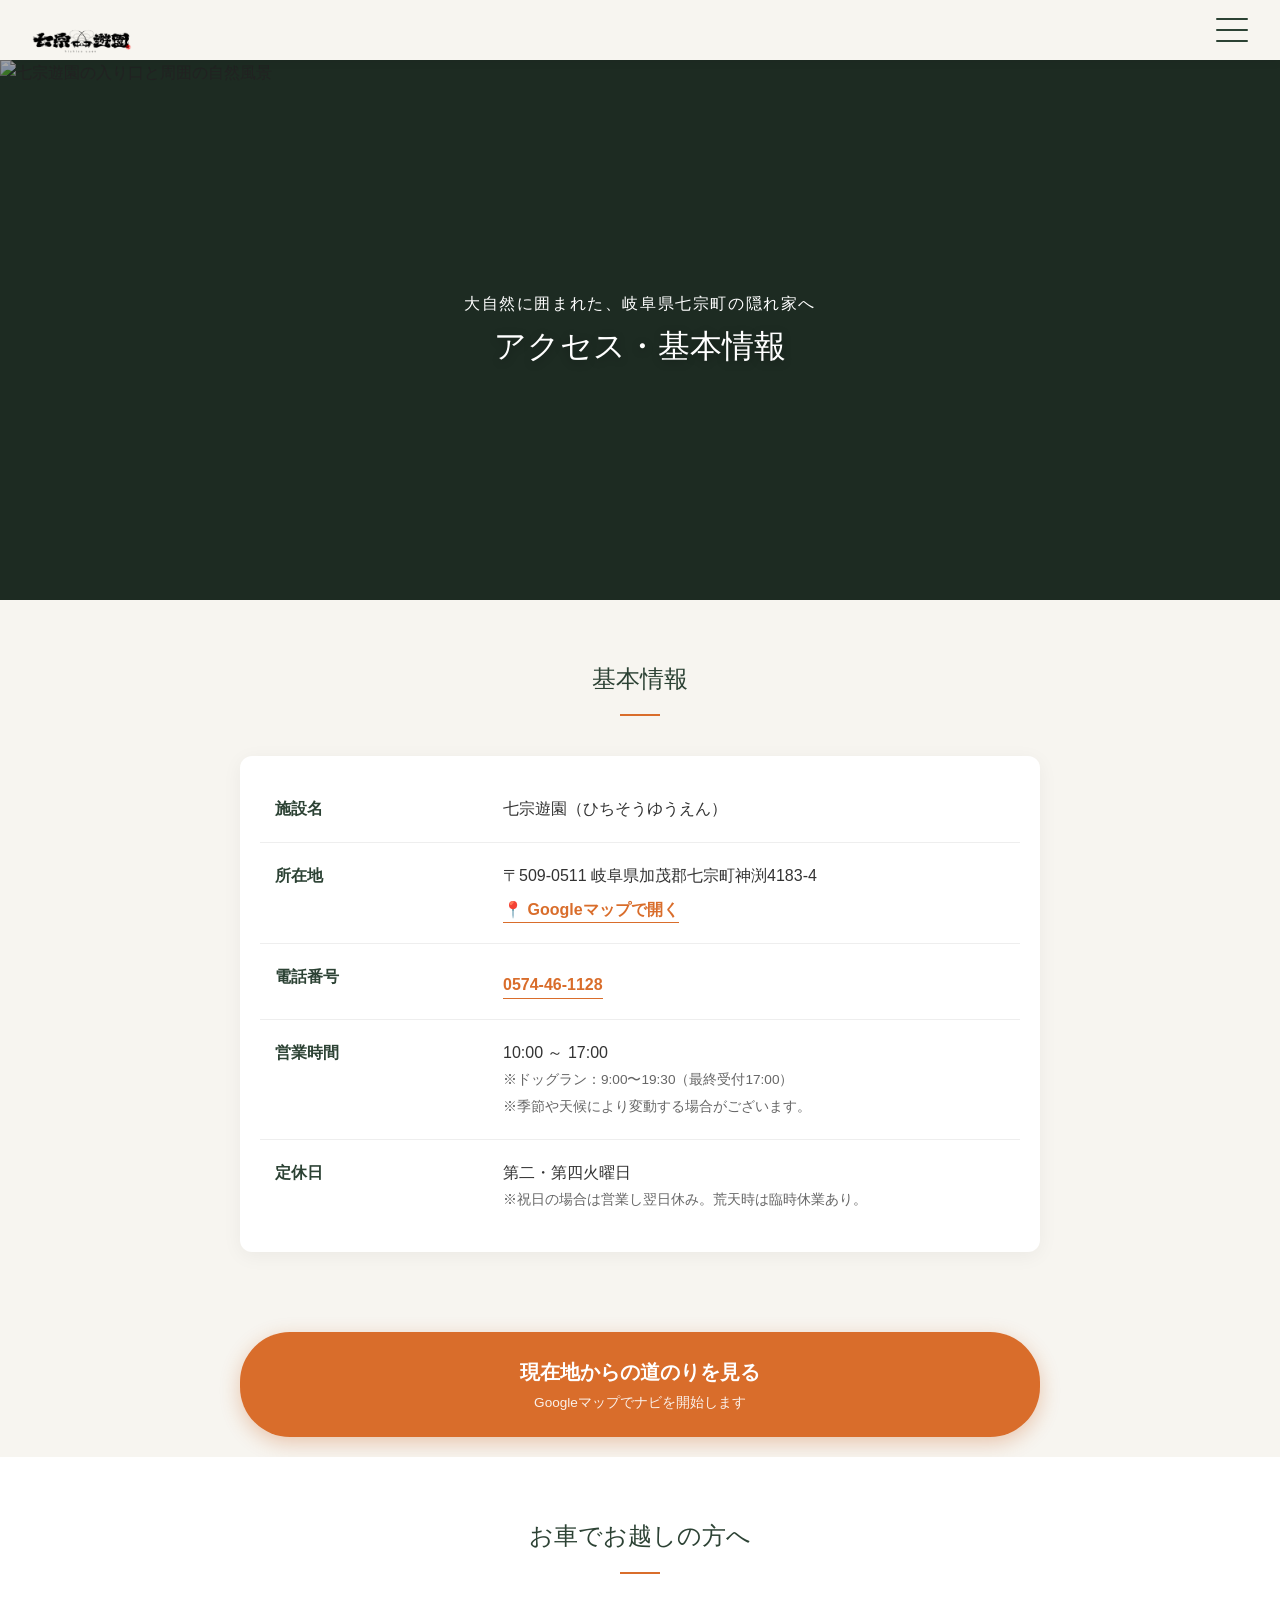
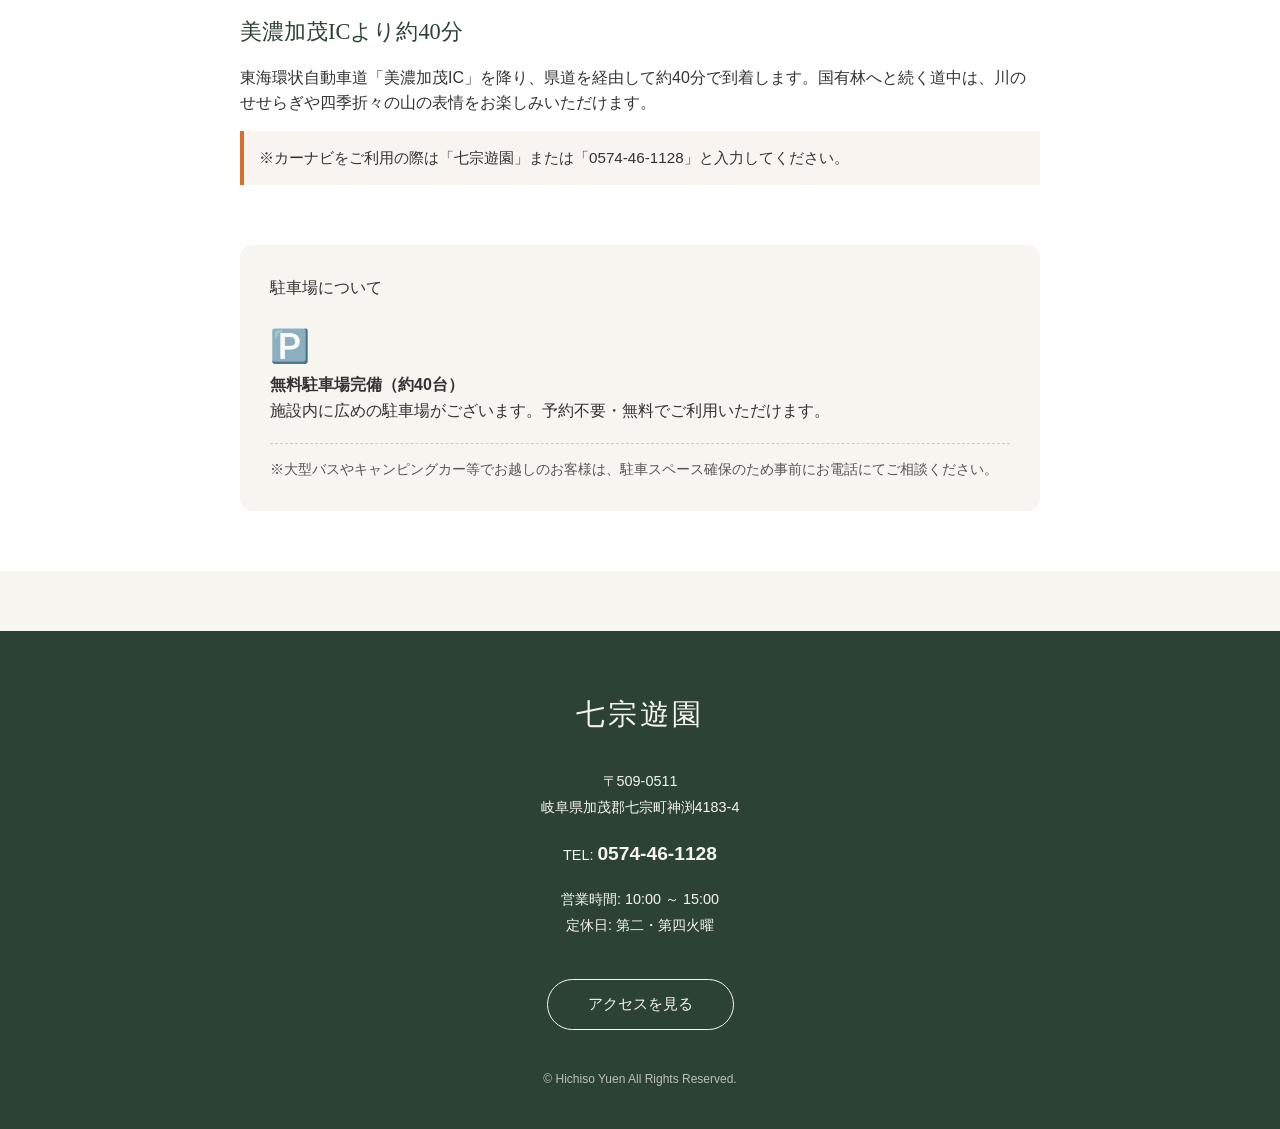
==== access.html @ 575bc5fb "完成（仮）" ====
<!DOCTYPE html>
<html lang="ja">
<head>
    <meta charset="UTF-8">
    <meta name="viewport" content="width=device-width, initial-scale=1.0">
    <title>アクセス・基本情報 - 七宗遊園 | 大自然の隠れ家へ</title>
    <meta name="description" content="岐阜県七宗町の隠れ家「七宗遊園」へのアクセス・基本情報ページ。美濃加茂ICより約40分。駐車場40台完備。Googleマップでのルート案内や、詳細な道案内、営業時間・定休日をご確認いただけます。">
    <link rel="stylesheet" href="style.css">
</head>
<body class="page-access">

    <div id="header-container"></div>

    <main>
        <section class="page-hero access-hero fade-in-target">
            <div class="hero-content">
                <p class="hero-sub font-mincho">大自然に囲まれた、岐阜県七宗町の隠れ家へ</p>
                <h2 class="font-mincho">アクセス・基本情報</h2>
            </div>
            <img src="images/access.JPG" alt="七宗遊園の入り口と周囲の自然風景" loading="lazy" class="hero-image">
        </section>

        <section class="basic-info-section fade-in-target">
            <div class="inner-container">
                <h3 class="section-title font-mincho">基本情報</h3>
                <div class="info-table-wrapper">
                    <table class="info-table">
                        <tr>
                            <th>施設名</th>
                            <td>七宗遊園（ひちそうゆうえん）</td>
                        </tr>
                        <tr>
                            <th>所在地</th>
                            <td>
                                〒509-0511 岐阜県加茂郡七宗町神渕4183-4<br>
                                <a href="https://maps.google.com/?q=七宗遊園" target="_blank" rel="noopener" class="map-link">
                                    <span class="icon">📍</span> Googleマップで開く
                                </a>
                            </td>
                        </tr>
                        <tr>
                            <th>電話番号</th>
                            <td>
                                <a href="tel:0574461128" class="tel-link">0574-46-1128</a>
                            </td>
                        </tr>
                        <tr>
                            <th>営業時間</th>
                            <td>
                                10:00 ～ 17:00<br>
                                <span class="note">※ドッグラン：9:00〜19:30（最終受付17:00）</span><br>
                                <span class="note">※季節や天候により変動する場合がございます。</span>
                            </td>
                        </tr>
                        <tr>
                            <th>定休日</th>
                            <td>
                                第二・第四火曜日<br>
                                <span class="note">※祝日の場合は営業し翌日休み。荒天時は臨時休業あり。</span>
                            </td>
                        </tr>
                    </table>
                </div>
            </div>
        </section>

        <section class="route-button-section fade-in-target">
            <div class="inner-container">
                <a href="https://www.google.com/maps/dir/?api=1&destination=七宗遊園" target="_blank" rel="noopener" class="btn-route-search">
                    <span class="main-text font-mincho">現在地からの道のりを見る</span>
                    <span class="sub-text">Googleマップでナビを開始します</span>
                </a>
            </div>
        </section>

        <section class="car-access-section fade-in-target">
            <div class="inner-container">
                <h3 class="section-title font-mincho">お車でお越しの方へ</h3>
                <div class="access-card">
                    <div class="access-card-text">
                        <h4 class="font-mincho">美濃加茂ICより約40分</h4>
                        <p>東海環状自動車道「美濃加茂IC」を降り、県道を経由して約40分で到着します。国有林へと続く道中は、川のせせらぎや四季折々の山の表情をお楽しみいただけます。</p>
                        <p class="nav-guide">※カーナビをご利用の際は「七宗遊園」または「0574-46-1128」と入力してください。</p>
                    </div>
                </div>

                <div class="parking-info-box">
                    <h4 class="font-mincho">駐車場について</h4>
                    <div class="parking-flex">
                        <div class="parking-item">
                            <span class="p-icon">🅿️</span>
                            <p><strong>無料駐車場完備（約40台）</strong><br>施設内に広めの駐車場がございます。予約不要・無料でご利用いただけます。</p>
                        </div>
                    </div>
                    <div class="parking-note">
                        <p>※大型バスやキャンピングカー等でお越しのお客様は、駐車スペース確保のため事前にお電話にてご相談ください。</p>
                    </div>
                </div>
            </div>
        </section>
    </main>

    <div id="footer-container"></div>
    <div id="sticky-btn-container"></div>

    <script src="simulation.js" defer></script>
    <script src="main.js" defer></script>
</body>
</html>
---- style.css ----
@charset "UTF-8";

/* ========================================
   CSS Variables (デザインルールの適用)
======================================== */
:root {
    --color-bg: #F7F5F0;       /* 和紙・土壁のオフホワイト */
    --color-main: #2C4234;     /* 国有林の深緑 */
    --color-accent: #D96D2B;   /* 炭火・ランタンのアンバー */
    --color-text: #333333;     /* スミクロ */
    --color-white: #FFFFFF;

    /* フォント設定（明朝とゴシックの切り分け） */
    --font-mincho: "游明朝", "Yu Mincho", "筑紫Aオールド明朝", serif;
    --font-body: "Noto Sans JP", "游ゴシック", "Yu Gothic", sans-serif;
}

/* ========================================
   Base / Reset
======================================== */
*, *::before, *::after {
    box-sizing: border-box;
    margin: 0;
    padding: 0;
}

body {
    background-color: var(--color-bg);
    color: var(--color-text);
    font-family: var(--font-body);
    font-weight: 300;
    line-height: 1.6;
    -webkit-font-smoothing: antialiased;
}

img {
    max-width: 100%;
    height: auto;
    vertical-align: bottom;
}

a {
    color: inherit;
    text-decoration: none;
}

/* ユーティリティクラス */
.font-mincho {
    font-family: var(--font-mincho);
    font-weight: normal;
}

/* ========================================
   Common Layout (Header, Footer)
======================================== */
.global-header {
    background-color: var(--color-white);
    box-shadow: 0 2px 10px rgba(0,0,0,0.05);
    position: fixed;
    top: 0;
    left: 0;
    width: 100%;
    height: 60px;
    display: flex;
    justify-content: space-between;
    align-items: center;
    padding: 0 16px;
    z-index: 100;
}

.header-logo-image {
    width: 100px;
    height: 100px;
}

.hamburger-btn {
    background: none;
    border: none;
    cursor: pointer;
    width: 30px;
    height: 24px;
    position: relative;
}

.hamburger-line {
    display: block;
    width: 100%;
    height: 2px;
    background-color: var(--color-main);
    position: absolute;
    transition: 0.3s;
}

.hamburger-line:nth-child(1) { top: 0; }
.hamburger-line:nth-child(2) { top: 11px; }
.hamburger-line:nth-child(3) { bottom: 0; }

.global-footer {
    background-color: var(--color-main);
    color: var(--color-bg);
    padding: 40px 16px;
    text-align: center;
    margin-top: 60px;
}

/* ========================================
   Sticky Reservation Button (Mobile)
======================================== */
.sticky-btn-wrapper {
    position: fixed;
    bottom: 20px;
    right: 20px;
    z-index: 90;
}

.btn-accent {
    background-color: var(--color-accent);
    color: var(--color-white);
    border: none;
    border-radius: 50px;
    padding: 16px 24px;
    font-family: var(--font-body);
    font-weight: 400;
    font-size: 1rem;
    box-shadow: 0 4px 12px rgba(217, 109, 43, 0.4);
    cursor: pointer;
    display: flex;
    align-items: center;
    gap: 8px;
    transition: transform 0.2s;
}

.btn-accent:active {
    transform: scale(0.95);
}

/* ========================================
   Modal Overlay
======================================== */
.modal {
    position: fixed;
    top: 0;
    left: 0;
    width: 100%;
    height: 100%;
    z-index: 999;
    display: flex;
    justify-content: center;
    align-items: center;
    opacity: 0;
    visibility: hidden;
    transition: opacity 0.3s ease, visibility 0.3s ease;
    /* ▼ ここが「フワッ」の正体 */
    opacity: 0;                /* 最初は透明 */
    visibility: hidden;        /* 存在を隠す（クリックもできない） */
    transition: opacity 0.4s ease, visibility 0.4s ease; /* 0.4秒かけて変化 */
}

.modal.is-open {
    opacity: 1;
    visibility: visible;
}

.modal.is-open .modal-content {
  transform: translateY(0);    /* 定位置に戻る */
}

.modal-overlay {
    position: absolute;
    top: 0;
    left: 0;
    width: 100%;
    height: 100%;
    background-color: rgba(44, 66, 52, 0.8); /* メインカラーの透過 */
}

.modal-content {
    background-color: var(--color-bg);
    width: 90%;
    max-width: 500px;
    max-height: 90vh;
    border-radius: 12px;
    padding: 24px;
    position: relative;
    overflow-y: auto;
    z-index: 1;
    transform: translateY(20px); /* 最初は少し下に下げておく */
    transition: transform 0.4s ease;
}

.modal-close-btn {
    position: absolute;
    top: 12px;
    right: 12px;
    background: none;
    border: none;
    font-size: 1.5rem;
    color: var(--color-main);
    cursor: pointer;
}

.modal-title {
    color: var(--color-main);
    margin-bottom: 12px;
    text-align: center;
}

.modal-desc {
    font-size: 0.85rem;
    margin-bottom: 24px;
    text-align: center;
}

.simulation-form-placeholder {
    background-color: var(--color-white);
    border: 1px dashed var(--color-main);
    padding: 40px 20px;
    text-align: center;
    margin-bottom: 24px;
}

/* ========================================
   Main Content Layout Adjustments
======================================== */
.hero-section {
    min-height: 120vh; /* スクロール確認用 */
    padding: 40px 16px;
    text-align: center;
}

.hero-section h2 {
    color: var(--color-main);
    line-height: 1.8;
    margin-bottom: 20px;
}

/* ========================================
   Top Page Styles
======================================== */
/* 1. ファーストビュー（ヒーローエリア） */
.top-hero {
  position: relative;
  width: 100%;
  height: 85vh; /* スマホ画面に最適化した高さ */
  min-height: 500px;
  overflow: hidden;
  display: flex;
  justify-content: center;
  align-items: center;
}

.hero-image {
  position: absolute;
  top: 0;
  left: 0;
  width: 100%;
  height: 100%;
  object-fit: cover;
  z-index: 1;
}

/* 文字の視認性を上げるためのオーバーレイ */
.hero-overlay {
  position: absolute;
  top: 0;
  left: 0;
  width: 100%;
  height: 100%;
  background: linear-gradient(to bottom, rgba(0,0,0,0.2) 0%, rgba(0,0,0,0.5) 100%);
  z-index: 2;
}

.hero-text {
  position: relative;
  z-index: 3;
  text-align: center;
  color: var(--color-white);
  padding: 0 20px;
}

.hero-text h2 {
  font-size: 1.5rem;
  line-height: 2;
  letter-spacing: 0.05em;
  text-shadow: 0 2px 4px rgba(0,0,0,0.5);
}

/* 2. イントロダクション */
.top-intro {
  padding: 60px 20px;
  text-align: center;
  background-color: var(--color-bg);
}

.intro-title {
  color: var(--color-main);
  font-size: 1.4rem;
  margin-bottom: 24px;
}

.intro-text {
  font-size: 0.95rem;
  line-height: 2.2;
  color: var(--color-text);
}

/* 3. 各施設への導線 */
.top-facilities {
  padding: 0 20px 60px;
  background-color: var(--color-bg);
}

.facility-grid {
  display: grid;
  grid-template-columns: 1fr; /* スマホは1カラム */
  gap: 32px;
  max-width: 1000px;
  margin: 0 auto;
}

.facility-card {
  display: block;
  background-color: var(--color-white);
  border-radius: 12px;
  overflow: hidden;
  position: relative;
  box-shadow: 0 4px 15px rgba(0,0,0,0.05);
  transition: transform 0.3s ease, box-shadow 0.3s ease;
}

.facility-card:hover {
  transform: translateY(-5px);
  box-shadow: 0 8px 25px rgba(0,0,0,0.1);
}

.card-badge {
  position: absolute;
  top: 16px;
  left: 16px;
  background-color: var(--color-accent);
  color: var(--color-white);
  padding: 6px 12px;
  border-radius: 4px;
  font-size: 0.8rem;
  font-weight: bold;
  z-index: 10;
}

.card-img-wrapper {
  width: 100%;
  aspect-ratio: 16 / 10; /* 画像の比率を統一 */
  overflow: hidden;
}

.card-img-wrapper img {
  width: 100%;
  height: 100%;
  object-fit: cover;
  transition: transform 0.5s ease;
}

.facility-card:hover .card-img-wrapper img {
  transform: scale(1.05);
}

.card-body {
  padding: 24px;
}

.card-title {
  color: var(--color-main);
  font-size: 1.25rem;
  margin-bottom: 12px;
  border-bottom: 1px solid rgba(44, 66, 52, 0.2);
  padding-bottom: 12px;
}

.card-desc {
  font-size: 0.9rem;
  margin-bottom: 16px;
  color: var(--color-text);
}

.card-link-text {
  display: inline-block;
  color: var(--color-accent);
  font-size: 0.9rem;
  font-weight: bold;
  position: relative;
}

.card-link-text::after {
  content: "→";
  margin-left: 4px;
  transition: margin-left 0.3s ease;
}

.facility-card:hover .card-link-text::after {
  margin-left: 8px;
}

/* 4. こだわりへの入り口 */
.top-commitment {
  padding: 60px 20px;
  background-color: var(--color-main);
  color: var(--color-white);
  text-align: center;
}

.commitment-inner {
  max-width: 600px;
  margin: 0 auto;
}

.commitment-title {
  font-size: 1.4rem;
  margin-bottom: 24px;
}

.commitment-text {
  font-size: 0.9rem;
  line-height: 2;
  margin-bottom: 32px;
}

.btn-outline {
  display: inline-block;
  border: 1px solid var(--color-white);
  color: var(--color-white);
  padding: 16px 32px;
  border-radius: 50px;
  text-decoration: none;
  transition: background-color 0.3s ease, color 0.3s ease;
}

.btn-outline:hover {
  background-color: var(--color-white);
  color: var(--color-main);
}

/* 白背景用のアウトラインボタン（緑色） */
.btn-outline-main {
  display: inline-block;
  border: 1px solid var(--color-main); /* 枠線を緑色に */
  color: var(--color-main); /* 文字を緑色に */
  padding: 16px 32px;
  border-radius: 50px;
  text-decoration: none;
  transition: background-color 0.3s ease, color 0.3s ease;
}

.btn-outline-main:hover {
  background-color: var(--color-main); /* ホバー時は背景を緑に */
  color: var(--color-white); /* ホバー時は文字を白に */
}

/* ========================================
 Animation Utility
======================================== */
.fade-in-target {
  opacity: 0;
  transform: translateY(20px);
  transition: opacity 0.8s ease-out, transform 0.8s ease-out;
}

.fade-in-target.is-visible {
  opacity: 1;
  transform: translateY(0);
}

/* タブレット・PC向け調整 */
@media screen and (min-width: 768px) {
  .hero-text h2 { font-size: 2.5rem; }
  .facility-grid { grid-template-columns: repeat(2, 1fr); } /* 2カラムに */
}

/* ========================================
   追従ボタンの2段組みテキスト用スタイル
======================================== */
.sticky-reserve-btn {
  padding: 12px 20px; /* 2段になる分、上下の余白を少し調整 */
}

.btn-text-wrapper {
  display: flex;
  flex-direction: column;
  align-items: flex-start; /* 左揃えにして整える */
  line-height: 1.2;
}

.btn-text-wrapper .main-text {
  font-size: 1.1rem;
  font-weight: bold;
  letter-spacing: 0.05em;
}

.btn-text-wrapper .sub-text {
  font-size: 0.65rem; /* サブテキストは小さく控えめに */
  opacity: 0.9;
  margin-top: 4px;
}

/* ========================================
   追従ボタンの表示・非表示アニメーション
======================================== */
.sticky-btn-wrapper {
  /* 元のCSSに、変化をなめらかにする記述を追加 */
  transition: opacity 0.3s ease, visibility 0.3s ease, transform 0.3s ease;
}

/* JSでこのクラスが付与された時にボタンを隠す */
.sticky-btn-wrapper.is-hidden {
  opacity: 0;
  visibility: hidden;
  transform: translateY(20px); /* 少し下に下がりながら自然に消える */
  pointer-events: none; /* 透明な状態での誤操作を防ぐ */
}

/* ========================================
   共通ボタンデザイン：メインカラー（緑の塗りつぶし）
======================================== */
.btn-main {
  display: inline-block;
  background-color: var(--color-main, #2C4234);
  color: var(--color-white, #ffffff);
  border: none;
  padding: 16px 32px;    /* ★追加：ボタンの縦横のふっくらとした余白 */
  border-radius: 50px;   /* ★追加：角の美しい丸み */
  font-weight: bold;     /* ★追加：文字を太くして読みやすく */
  font-size: 0.95rem;
  cursor: pointer;
  text-align: center;
  text-decoration: none;
  box-shadow: 0 4px 10px rgba(44, 66, 52, 0.2); /* ★追加：森の色に合わせた上品な影 */
  transition: all 0.3s ease;
}

/* ホバー（タップ）した時は、少しだけ暗くして押した感を出す */
.btn-main:hover {
  background-color: rgba(30, 45, 35, 1);
  color: var(--color-white, #ffffff);
  box-shadow: 0 6px 15px rgba(44, 66, 52, 0.3); /* 影を少し広げる */
  transform: translateY(-2px); /* 少しだけ上にフワッと浮く */
}
/* ========================================
   Header & Navigation Styles
======================================== */
.global-header {
  position: fixed;
  top: 0;
  left: 0;
  width: 100%;
  background-color: var(--color-bg, #F7F5F0); /* ベースカラー */
  box-shadow: 0 2px 10px rgba(0, 0, 0, 0.05);
  z-index: 900; /* モーダルより低く、コンテンツより高く */
}

.header-inner {
  width: 100%;
  display: flex;
  justify-content: space-between;
  align-items: center;
  padding: 12px 16px;
  height: 64px;
}

.header-logo a {
  color: var(--color-main, #2C4234); /* メインカラー */
  font-size: 1.25rem;
  font-weight: bold;
  text-decoration: none;
}

.header-actions {
  display: flex;
  align-items: center;
  gap: 16px;
}

/* ハンバーガーボタン */
.hamburger-btn {
  width: 32px;
  height: 24px;
  position: relative;
  background: transparent;
  border: none;
  cursor: pointer;
  z-index: 902; /* ナビゲーションより上 */
}

.hamburger-line {
  position: absolute;
  left: 0;
  width: 100%;
  height: 2px;
  background-color: var(--color-main, #2C4234);
  border-radius: 2px;
  transition: all 0.3s ease;
}

.hamburger-line:nth-child(1) { top: 0; }
.hamburger-line:nth-child(2) { top: 11px; }
.hamburger-line:nth-child(3) { bottom: 0; }

/* ハンバーガーボタン: アクティブ時（×印になる動き） */
.hamburger-btn.is-active .hamburger-line:nth-child(1) {
  transform: translateY(11px) rotate(45deg);
}
.hamburger-btn.is-active .hamburger-line:nth-child(2) {
  opacity: 0;
}
.hamburger-btn.is-active .hamburger-line:nth-child(3) {
  transform: translateY(-11px) rotate(-45deg);
}

/* フルスクリーンナビゲーション */
.global-nav {
  position: fixed;
  top: 0;
  left: 0;
  width: 100%;
  height: 100vh;
  background-color: var(--color-bg, #F7F5F0);
  display: flex;
  flex-direction: column;
  justify-content: center;
  align-items: center;
  opacity: 0;
  visibility: hidden;
  transition: opacity 0.4s ease, visibility 0.4s ease;
  z-index: 901;
}

.global-nav.is-active {
  opacity: 1;
  visibility: visible;
}

.nav-list {
  list-style: none;
  padding: 0;
  text-align: center;
}

.nav-list li {
  margin-bottom: 24px;
}

.nav-list a {
  color: var(--color-main, #2C4234);
  font-size: 1.25rem;
  text-decoration: none;
  position: relative;
}

/* ========================================
 Footer Styles
======================================== */
.global-footer {
  background-color: var(--color-main, #2C4234); /* 深緑で引き締める */
  color: #F7F5F0; /* ベースカラーのオフホワイトをテキストに使用 */
  padding: 60px 20px 40px;
  text-align: center;
}

.footer-logo {
  font-size: 1.8rem;
  margin-bottom: 32px;
  letter-spacing: 0.1em;
}

.footer-info {
  font-size: 0.9rem;
  line-height: 1.8;
  margin-bottom: 40px;
}

.footer-info p {
  margin-bottom: 16px;
}

.footer-tel a {
  color: #F7F5F0;
  font-size: 1.2rem;
  font-weight: bold;
  text-decoration: none;
}

.footer-link {
  margin-bottom: 40px;
}

/* アクセスボタン（フッター用アウトラインデザイン） */
.btn-access {
  display: inline-block;
  border: 1px solid #F7F5F0;
  color: #F7F5F0;
  padding: 12px 40px;
  border-radius: 50px;
  text-decoration: none;
  font-size: 0.95rem;
  transition: background-color 0.3s ease, color 0.3s ease;
}

.btn-access:hover {
  background-color: #F7F5F0;
  color: var(--color-main, #2C4234);
}

.footer-copyright {
  font-size: 0.75rem;
  opacity: 0.7;
}

/* ヘッダー固定に伴うコンテンツの余白調整 */
body {
  padding-top: 60px; /* ヘッダーの高さ分だけメインコンテンツを下げる */
}

/* ========================================
   下層ページ共通ヘッダー（Hero）
======================================== */
.page-hero {
  position: relative;
  width: 100%;
  height: 40vh; /* トップページより低めに設定 */
  min-height: 250px;
  display: flex;
  justify-content: center;
  align-items: center;
  overflow: hidden;
}

.page-hero h2 {
  font-size: 1.25rem;
  line-height: 1.8;
}

/* ========================================
 Fishing Page - Rules
======================================== */
.section-title {
  text-align: center;
  color: var(--color-main);
  font-size: 1.5rem;
  margin-bottom: 40px;
  position: relative;
}

.section-title::after {
  content: '';
  display: block;
  width: 40px;
  height: 2px;
  background-color: var(--color-accent);
  margin: 16px auto 0;
}

.rules-grid {
  display: grid;
  grid-template-columns: 1fr;
  gap: 24px;
  max-width: 1000px;
  margin: 0 auto;
}


/* ========================================
 Fishing Page - Pricing
======================================== */


.pricing-header {
  text-align: center;
  margin-bottom: 40px;
}

.pricing-lead {
  font-size: 1rem;
  color: var(--color-text);
}

.pricing-lead strong {
  color: var(--color-accent);
  font-size: 1.2rem;
}

.pricing-card {
  background-color: var(--color-white);
  border-radius: 12px;
  padding: 32px 24px;
  position: relative;
  box-shadow: 0 4px 15px rgba(0,0,0,0.05);
}

.pricing-card.pattern-a {
  border: 2px solid var(--color-accent);
}
/* ========================================
   Fishing Page - Premium Pricing UI
======================================== */
/* ハイライト部分（無料や竿代のアピール） */
.premium-highlight {
  background-color: rgba(217, 109, 43, 0.08);
  border: 1px solid rgba(217, 109, 43, 0.2);
  border-radius: 8px;
  padding: 20px;
  text-align: center;
  margin-bottom: 32px;
  display: flex;
  flex-direction: column;
  align-items: center;
  gap: 4px;
}

.premium-highlight.is-standard {
  background-color: var(--color-bg);
  border-color: rgba(44, 66, 52, 0.1);
}

.highlight-label {
  font-size: 0.9rem;
  color: var(--color-text);
}

.highlight-main {
  color: var(--color-accent);
  font-size: 1.6rem;
  font-weight: bold;
  letter-spacing: 0.05em;
}

.premium-highlight.is-standard .highlight-main {
  color: var(--color-main);
}

.highlight-sub {
  font-size: 0.8rem;
  color: #666;
  margin-top: 4px;
}

/* 計算式の視覚化（図形ブロック） */
.formula-area {
  margin-bottom: 32px;
  background-color: var(--color-bg);
  padding: 20px 16px;
  border-radius: 8px;
}

.formula-lead {
  text-align: center;
  font-size: 0.85rem;
  color: var(--color-text);
  margin-bottom: 12px;
}

.formula-visual {
  display: flex;
  align-items: center;
  justify-content: center;
  gap: 8px;
}

.formula-box {
  background-color: var(--color-white);
  border: 1px solid var(--color-main);
  color: var(--color-main);
  padding: 10px 16px;
  border-radius: 4px;
  font-size: 0.95rem;
  font-weight: bold;
  text-align: center;
  flex: 1; /* 箱の幅を均等にする */
  max-width: 200px;
}

.formula-sign {
  color: var(--color-accent);
  font-weight: bold;
  font-size: 1.2rem;
}

/* カフェメニュー風の料金リスト */
.price-menu-area {
  display: flex;
  flex-direction: column;
  gap: 24px;
}

.menu-block-title {
  color: var(--color-main);
  font-size: 1.1rem;
  margin-bottom: 12px;
  border-bottom: 1px solid rgba(44, 66, 52, 0.2);
  padding-bottom: 8px;
}

.menu-block-title small {
  font-size: 0.8rem;
  margin-left: 8px;
  color: #666;
}

.menu-note {
  font-size: 0.85rem;
  color: #666;
  margin-bottom: 12px;
}

.menu-list {
  list-style: none;
  padding: 0;
}

.menu-list li {
  display: flex;
  justify-content: space-between; /* 左右に文字を分ける */
  align-items: baseline;
  padding: 8px 0;
  margin-bottom: 4px;
  position: relative;
}

/* 左右を点線で繋ぐための装飾 */
.menu-list li::before {
  content: "";
  position: absolute;
  left: 0;
  right: 0;
  bottom: 12px;
  border-bottom: 1px dotted #ccc;
  z-index: 1;
}

.item-name, .item-price {
  background-color: var(--color-white); /* 点線を隠すための背景 */
  position: relative;
  z-index: 2;
}

.item-name {
  padding-right: 8px;
  font-size: 0.95rem;
  color: var(--color-text);
}

.item-price {
  padding-left: 8px;
  font-size: 1rem;
  font-weight: bold;
  color: var(--color-main);
}

/* ========================================
   Fishing Page - 大人・子供のメニュー分割
======================================== */
.menu-split-container {
  display: grid;
  grid-template-columns: 1fr; /* スマホでは縦並び */
  gap: 24px;
  margin-bottom: 32px;
}

.menu-sub-title {
  background-color: var(--color-bg);
  color: var(--color-main);
  padding: 8px 12px;
  border-radius: 4px;
  font-size: 0.9rem;
  margin-bottom: 12px;
  text-align: center;
  font-weight: bold;
  letter-spacing: 0.05em;
}

.item-name small {
  font-size: 0.75rem;
  color: #666;
  margin-left: 4px;
}

/* タブレット・PC向け調整（画面が広い場合は横並びにする） */
@media screen and (min-width: 768px) {
  .menu-split-container {
      grid-template-columns: repeat(2, 1fr); /* 2カラムの横並びに */
      gap: 32px;
  }
}
/* ========================================
   Fishing Page - Appeal (新規追加)
======================================== */
.fishing-appeal {
  padding: 60px 20px;
  background-color: var(--color-white);
  text-align: center;
}

.appeal-inner {
  max-width: 700px;
  margin: 0 auto;
}

.appeal-title {
  color: var(--color-accent);
  font-size: 1.4rem;
  margin-bottom: 24px;
  letter-spacing: 0.05em;
}

.appeal-text {
  font-size: 0.95rem;
  line-height: 2.2;
  color: var(--color-text);
}

/* ========================================
   Fishing Page - Rules (上質化)
======================================== */
/* 前回の .fishing-rules の背景色などを調整 */
.fishing-rules {
  padding: 60px 20px;
  background-color: var(--color-bg); /* 背景をオフホワイトに */
}

.rule-card {
  background-color: var(--color-white);
  padding: 32px 24px;
  border-radius: 8px;
  border-top: 4px solid var(--color-main);
  box-shadow: 0 4px 15px rgba(0,0,0,0.03);
  text-align: left;
}

.rule-number {
  display: block;
  color: var(--color-accent);
  font-size: 2.5rem;
  line-height: 1;
  margin-bottom: 12px;
  opacity: 0.5;
}

.rule-card h4 {
  color: var(--color-main);
  margin-bottom: 16px;
  font-size: 1.15rem;
  border-bottom: 1px solid rgba(44,66,52,0.1);
  padding-bottom: 12px;
}

.rule-card p {
  font-size: 0.9rem;
  line-height: 1.8;
}


/* ========================================
   Fishing Page - Tab UI (新規追加)
======================================== */
.fishing-pricing {
  padding: 60px 20px;
  background-color: var(--color-white);
}

.pricing-tabs-wrapper {
  max-width: 600px;
  margin: 0 auto 32px;
}

.tabs-hint {
  text-align: center;
  font-size: 0.85rem;
  color: #666;
  margin-bottom: 8px;
}

.pricing-tabs {
  display: flex;
  gap: 8px; /* スマホで綺麗に横並び */
}

.tab-btn {
  flex: 1;
  padding: 16px 8px;
  background-color: var(--color-bg);
  border: 1px solid rgba(44,66,52,0.2);
  color: var(--color-main);
  font-size: 0.95rem;
  border-radius: 8px;
  cursor: pointer;
  transition: all 0.3s ease;
}

.tab-btn.is-active {
  background-color: var(--color-main);
  color: var(--color-white);
  border-color: var(--color-main);
}

/* タブコンテンツの表示・非表示制御 */
.tab-content {
  display: none;
  animation: fadeInTab 0.4s ease forwards;
}

.tab-content.is-active {
  display: block;
}

@keyframes fadeInTab {
  from { opacity: 0; transform: translateY(10px); }
  to { opacity: 1; transform: translateY(0); }
}
.step-animation {
  animation: fadeInStep 0.4s ease-out forwards;
}

/* ========================================
   Page Bottom CTA (新規追加)
======================================== */
.page-bottom-cta {
  padding: 80px 20px;
  background-color: var(--color-bg);
  text-align: center;
}

.cta-message {
  color: var(--color-main);
  font-size: 1.3rem;
  margin-bottom: 32px;
}

.large-cta-btn {
  display: inline-flex;
  flex-direction: column;
  align-items: center;
  padding: 20px 40px;
  box-shadow: 0 8px 20px rgba(217, 109, 43, 0.3);
}
/*レストランページCTA用*/
.large-cta-btn-main {
  display: inline-flex;
  flex-direction: column;
  align-items: center;
  padding: 20px 40px;
  box-shadow: 0 8px 20px rgba(44, 66, 52, 0.15);
}

.large-cta-btn .main-text {
  font-size: 1.4rem;
  font-weight: bold;
  margin-bottom: 4px;
}

.large-cta-btn .sub-text {
  font-size: 0.8rem;
  opacity: 0.9;
}

/* ========================================
 Fishing Page - FAQ
======================================== */
.fishing-faq {
  padding: 60px 20px;
  background-color: var(--color-white);
}

.faq-container {
  max-width: 800px;
  margin: 0 auto;
}

/* JS不要のアコーディオン実装 */
.faq-item {
  border-bottom: 1px solid #ddd;
}

.faq-item summary {
  display: block;
  padding: 20px 40px 20px 0;
  cursor: pointer;
  position: relative;
  font-size: 1.05rem;
  color: var(--color-main);
  font-weight: bold;
}

/* デフォルトの矢印を消す */
.faq-item summary::-webkit-details-marker { display: none; }

/* オリジナルの開閉アイコン（＋/－） */
.faq-item summary::after {
  content: '＋';
  position: absolute;
  right: 10px;
  top: 50%;
  transform: translateY(-50%);
  color: var(--color-accent);
  font-size: 1.2rem;
}

.faq-item[open] summary::after {
  content: '－';
}

.faq-answer {
  padding: 0 0 20px;
  font-size: 0.95rem;
  line-height: 1.8;
  color: var(--color-text);
}

/* タブレット・PC向け調整 */
@media screen and (min-width: 768px) {
  .page-hero h2 { font-size: 2rem; }
  .rules-grid { grid-template-columns: repeat(3, 1fr); }
}

/* ========================================
   Restaurant Page
======================================== */
/* 1. Hero Section */
.restaurant-hero {
  /* TODO: images/restaurant-hero.webp を用意してください */
  background-image: url('images/HP1.jpg');
  background-size: cover;
  background-position: center;
  background-blend-mode: multiply;
  background-color: rgba(0, 0, 0, 0.4); /* 暗くして文字を読みやすく */
  flex-direction: column;
}

.restaurant-hero h2 {
  color: var(--color-white);
  text-align: center;
  font-size: 1.4rem;
  line-height: 1.8;
  margin-bottom: 24px;
  text-shadow: 0 2px 4px rgba(0,0,0,0.5);
}

/* 2. 癒やしの空間 */
.restaurant-concept {
  padding: 60px 20px;
  background-color: var(--color-white);
}

.concept-flex {
  display: flex;
  flex-direction: column;
  gap: 32px;
}

.concept-text p {
  margin-bottom: 16px;
}

.concept-image img {
  width: 100%;
  border-radius: 12px;
  box-shadow: 0 8px 24px rgba(0,0,0,0.08);
}

/* 3. プチ体験（エンタメ要素） */
.restaurant-experience {
  padding: 60px 20px;
  background-color: var(--color-bg);
}

.experience-lead {
  text-align: center;
  margin-bottom: 40px;
}

.experience-grid {
  display: grid;
  grid-template-columns: 1fr;
  gap: 24px;
}

.experience-card {
  background-color: var(--color-white);
  border-radius: 12px;
  overflow: hidden;
  box-shadow: 0 4px 15px rgba(0,0,0,0.05);
}

.exp-img {
  width: 100%;
  height: 200px;
  object-fit: cover;
}

.exp-content {
  padding: 24px;
}

.exp-content h4 {
  color: var(--color-main);
  font-size: 1.2rem;
  line-height: 1.5;
  margin-bottom: 12px;
  border-bottom: 1px dashed rgba(44, 66, 52, 0.3);
  padding-bottom: 12px;
}

/* 4. 食材へのこだわり */
.restaurant-ingredients {
  padding: 60px 20px;
  background-color: var(--color-white);
}

/* 5. メニュー */
/* ========================================
   メニュー紹介カード（レストランページ用）
======================================== */
.menu-card-grid {
  display: grid;
  grid-template-columns: 1fr;
  gap: 24px;
  margin-bottom: 40px;
}

.menu-card {
  background-color: var(--color-white);
  border-radius: 12px;
  overflow: hidden;
  box-shadow: 0 4px 15px rgba(0,0,0,0.06);
  display: flex;
  flex-direction: column;
}

.menu-card-thumb {
  margin: 0;
  width: 100%;
  height: 220px; /* 写真の高さを固定して揃える */
  background-color: #eee;
}

.menu-card-thumb img {
  width: 100%;
  height: 100%;
  object-fit: cover;
}

.menu-card-body {
  padding: 24px;
  display: flex;
  flex-direction: column;
  flex-grow: 1; /* 高さを揃えるための魔法 */
}

.menu-card-title {
  color: var(--color-main);
  font-size: 1.25rem;
  line-height: 1.4;
  margin-bottom: 12px;
  border-bottom: 1px dashed rgba(44, 66, 52, 0.3);
  padding-bottom: 12px;
}

.menu-card-desc {
  font-size: 0.95rem;
  color: #555;
  line-height: 1.6;
  margin-bottom: 20px;
  flex-grow: 1; /* 説明文の長さが違っても下の金額エリアを揃える */
}

.menu-card-price {
  color: var(--color-accent);
  font-size: 1.8rem;
  font-weight: bold;
  text-align: right;
  margin: 0;
}

.menu-card-price .currency {
  font-size: 1rem;
  margin-left: 4px;
}

/* 単品・お子様メニュー用のリストデザイン */
.menu-card-list {
  margin: 0;
  padding: 0;
}

.menu-list-row {
  display: flex;
  justify-content: space-between;
  align-items: baseline;
  padding: 8px 0;
  border-bottom: 1px dotted #ccc;
}

.menu-list-row:last-child {
  border-bottom: none;
  padding-bottom: 0;
}

.menu-list-row dt {
  font-size: 0.95rem;
  color: var(--color-text);
}

.menu-list-row dt small {
  font-size: 0.8rem;
  color: #888;
  margin-left: 4px;
}

.menu-list-row dd {
  font-size: 1.1rem;
  font-weight: bold;
  color: var(--color-main);
  margin: 0;
}

/* 既存の .menu-list などを流用しつつ調整 */
.restaurant-menu .menu-list li {
  padding: 12px 0;
  font-size: 1.05rem;
}

.restaurant-menu .item-name small {
  display: block;
  font-size: 0.8rem;
  color: #666;
  margin-top: 4px;
}

.menu-target-price {
  margin-top: 32px;
  padding-top: 24px;
  border-top: 2px dashed var(--color-accent);
  text-align: center;
}

.menu-target-price p {
  color: var(--color-main);
  font-size: 1.1rem;
  line-height: 1.8;
}

.menu-target-price strong {
  color: var(--color-accent);
  font-size: 1.4rem;
}

/* タブレット・PC向け調整 */
@media screen and (min-width: 768px) {
  .restaurant-hero h2 { font-size: 2rem; }
  .concept-flex { flex-direction: row; align-items: center; }
  .concept-text, .concept-image { flex: 1; }
  .experience-grid { grid-template-columns: repeat(2, 1fr); }
  .menu-card-grid {
    grid-template-columns: repeat(auto-fit, minmax(280px, 1fr));
        gap: 32px;
}
}

/* ========================================
   BBQ Page
======================================== */
/* ========================================
   A案：オーバーレイによる修正
======================================== */
.bbq-hero {
  position: relative; /* 子要素の絶対配置の基準にする */
  width: 100%;
  height: 80vh; /* スマホでの高さを十分に確保（画面の80%） */
  display: flex;
  justify-content: center;
  align-items: center;
  overflow: hidden; /* 画像がはみ出さないように */
}

/* 背景画像（<img>タグ）の調整 */
.bbq-hero .hero-image {
  position: absolute;
  top: 0;
  left: 0;
  width: 100%;
  height: 100%;
  object-fit: cover; /* 画像を箱のサイズに合わせていい感じに拡大縮小・切り抜き */
  z-index: 1; /* 一番下に配置 */
}

/* ★重要：オーバーレイ（暗幕）の追加 */
.bbq-hero::after {
  content: "";
  position: absolute;
  top: 0;
  left: 0;
  width: 100%;
  height: 100%;
  background-color: rgba(0, 0, 0, 0.4); /* 黒色の0.4（40%）の透明度。写真に合わせて調整してください */
  z-index: 2; /* 画像の上に配置 */
}

/* テキストコンテンツの調整 */
.bbq-hero .hero-content {
  position: relative;
  z-index: 3; /* オーバーレイの上に配置 */
  text-align: center;
  padding: 0 20px; /* スマホでの横の余白 */
  color: var(--color-white, #ffffff); /* ★重要：文字色を白にする */
}

.bbq-hero h2 {
  font-size: 1.6rem; /* スマホでの文字サイズ */
  line-height: 1.6;
  text-shadow: 0 2px 4px rgba(0, 0, 0, 0.5); /* 文字に影をつけてさらに読みやすく */
  margin: 0;
}

/* バッジの調整 */
.bbq-hero .hero-badge {
  background-color: rgba(255, 255, 255, 0.9); /* バッジの背景を白っぽく */
  padding: 8px 16px;
  border-radius: 50px;
  display: inline-block;
}

/* タブレット・PC向け調整 */
@media screen and (min-width: 768px) {
  .bbq-hero {
      height: 60vh; /* パソコンでは少し低く */
  }
  .bbq-hero h2 {
      font-size: 2.4rem; /* パソコンでの文字サイズ */
  }
}
/* 2. プライベート空間 */
.bbq-features { padding: 60px 20px; background-color: var(--color-white); }
.feature-flex { display: flex; flex-direction: column; gap: 32px; }
.feature-text p { margin-bottom: 16px; line-height: 1.8; }
.feature-image img { width: 100%; border-radius: 12px; box-shadow: 0 8px 24px rgba(0,0,0,0.08); }

/* 3. 目玉特典（愛犬） */
.bbq-dog-benefit { padding: 20px; background-color: var(--color-bg); }
.dog-benefit-box {
  background-color: #fffaf0; /* 温かみのあるクリーム色 */
  border: 3px solid var(--color-accent);
  border-radius: 16px;
  padding: 32px 24px;
  text-align: center;
  box-shadow: 0 8px 20px rgba(200, 90, 23, 0.1);
}
.dog-benefit-title { color: var(--color-accent); font-size: 1.4rem; line-height: 1.5; margin-bottom: 16px; }
.dog-benefit-title .icon { font-size: 2rem; display: block; margin-bottom: 8px; }
.dog-benefit-desc { line-height: 1.8; color: var(--color-text); }
.dog-benefit-desc strong { font-size: 1.1rem; color: var(--color-main); background: linear-gradient(transparent 60%, rgba(200, 90, 23, 0.2) 60%); }

/* 4. プランと料金 */
.bbq-plans { padding: 60px 20px; background-color: var(--color-white); }
.attention-text { color: var(--color-accent); font-size: 0.9rem; font-weight: bold; margin-bottom: 32px; }

.plan-card-grid { display: grid; grid-template-columns: 1fr; gap: 24px; margin-bottom: 40px; }
.plan-card {
  background-color: var(--color-white);
  border: 1px solid #ddd;
  border-radius: 12px;
  position: relative;
  box-shadow: 0 4px 15px rgba(0,0,0,0.05);
  display: flex; flex-direction: column;
}
.plan-card.is-popular {
  border: 2px solid var(--color-accent);
  transform: translateY(-5px);
  box-shadow: 0 8px 20px rgba(200, 90, 23, 0.15);
}
.popular-badge {
  position: absolute; top: -14px; left: 50%; transform: translateX(-50%);
  background-color: var(--color-accent); color: #fff;
  padding: 4px 16px; border-radius: 20px; font-weight: bold; font-size: 0.85rem; letter-spacing: 1px;
}
.plan-header { background-color: var(--color-main); color: #fff; padding: 24px 20px; text-align: center; border-radius: 10px 10px 0 0; }
.plan-card.is-popular .plan-header { background-color: var(--color-accent); }
.plan-header h4 { font-size: 1.3rem; margin-bottom: 8px; }
.plan-price { font-size: 2rem; font-weight: bold; }
.plan-price .currency { font-size: 1rem; font-weight: normal; margin-left: 4px; }
.plan-body { padding: 24px; flex-grow: 1; }
.plan-desc { font-size: 0.9rem; color: #555; margin-bottom: 20px; line-height: 1.5; border-bottom: 1px dashed #ccc; padding-bottom: 16px; }
.plan-items { list-style: none; padding: 0; margin: 0; }
.plan-items li { position: relative; padding-left: 20px; margin-bottom: 12px; line-height: 1.4; }
.plan-items li::before { content: "✓"; position: absolute; left: 0; color: var(--color-main); font-weight: bold; }
.plan-card.is-popular .plan-items li::before { color: var(--color-accent); }

.kids-price-info { background-color: var(--color-bg); padding: 24px; border-radius: 12px; text-align: center; }
.kids-price-info h4 { color: var(--color-main); margin-bottom: 12px; }

/* 5. 飲み放題 */
.bbq-drinks { padding: 60px 20px; background-color: var(--color-bg); }
.drink-list { max-width: 500px; margin: 0 auto; list-style: none; padding: 0; background: #fff; border-radius: 12px; padding: 24px; box-shadow: 0 4px 15px rgba(0,0,0,0.05); }
.drink-list li { display: flex; justify-content: space-between; padding: 16px 0; border-bottom: 1px dotted #ccc; font-weight: bold; }
.drink-list li:last-child { border-bottom: none; padding-bottom: 0; }
.drink-name { color: var(--color-text); }
.drink-price { color: var(--color-main); font-size: 1.1rem; }

/* 6. ルール・注意事項 */
.bbq-rules { padding: 60px 20px; background-color: var(--color-white); }
.rule-box { background: #f9f9f9; border-left: 4px solid var(--color-main); padding: 24px; border-radius: 0 8px 8px 0; }
.rule-list dt { font-weight: bold; color: var(--color-main); margin-bottom: 8px; font-size: 1.1rem; }
.rule-list dd { margin-bottom: 24px; line-height: 1.6; color: #444; }
.rule-list dd:last-child { margin-bottom: 0; }
.text-alert { color: #c00 !important; }

/* タブレット・PC向け調整 */
@media screen and (min-width: 768px) {
  .bbq-hero h2 { font-size: 2rem; }
  .feature-flex { flex-direction: row; align-items: center; }
  .feature-text, .feature-image { flex: 1; }
  .plan-card-grid { grid-template-columns: repeat(3, 1fr); align-items: stretch; }
}

/* ========================================
   Dog Run Page Styles
======================================== */
.dogrun-hero {
  position: relative;
  height: 70vh;
  display: flex;
  justify-content: center;
  align-items: center;
  overflow: hidden;
}

.dogrun-hero::after {
  content: "";
  position: absolute;
  top: 0; left: 0; width: 100%; height: 100%;
  background: rgba(0, 0, 0, 0.3); /* テキスト可読性向上のための薄い幕 */
  z-index: 2;
}

.dogrun-hero .hero-content {
  position: relative;
  z-index: 3;
  text-align: center;
  color: #fff;
}

.dogrun-hero h2 {
  font-size: 1.8rem;
  line-height: 1.6;
  text-shadow: 0 2px 10px rgba(0,0,0,0.3);
}

.dogrun-hero .sub-copy {
  font-size: 1.1rem;
  display: block;
  margin-top: 10px;
  font-weight: normal;
}

/* 2. Environment Section */
.dogrun-environment { padding: 60px 20px; background-color: #fff; }
.feature-grid { display: grid; grid-template-columns: 1fr; gap: 40px; margin-top: 40px; }
.feature-item h4 { margin: 15px 0 10px; color: var(--color-main); font-size: 1.2rem; }
.feature-img-box img { width: 100%; border-radius: 12px; box-shadow: 0 5px 15px rgba(0,0,0,0.05); }

/* 3. Info Cards */
.dogrun-info { padding: 60px 20px; background-color: var(--color-bg); }
.info-card-grid { display: grid; grid-template-columns: repeat(auto-fit, minmax(250px, 1fr)); gap: 20px; margin-bottom: 40px; }
.info-card { 
  background: #fff; padding: 30px; border-radius: 15px; text-align: center;
  box-shadow: 0 4px 12px rgba(0,0,0,0.03);
}
.info-icon { font-size: 2.5rem; margin-bottom: 15px; }
.info-card .highlight { color: var(--color-accent); font-weight: bold; }

.dogrun-rules-box { 
  background: #fff; padding: 30px; border-radius: 15px; 
  border-left: 5px solid var(--color-main);
}
.rule-list { list-style: none; padding: 0; }
.rule-list li { padding: 10px 0; border-bottom: 1px dotted #eee; font-size: 0.95rem; }
.rule-list li:last-child { border-bottom: none; }

/* 4. BBQ Benefit Highlight (目玉セクション) */
.bbq-benefit-highlight { padding: 60px 20px; }
.benefit-container {
  background-color: var(--color-main);
  color: #fff;
  padding: 50px 30px;
  border-radius: 20px;
  text-align: center;
  position: relative;
  overflow: hidden;
}

.benefit-badge {
  display: inline-block;
  background: var(--color-accent);
  padding: 4px 15px;
  border-radius: 50px;
  font-size: 0.8rem;
  letter-spacing: 2px;
  margin-bottom: 20px;
}

.benefit-container .accent-text {
  color: #FFD27D; /* ゴールドに近い黄色で強調 */
  font-size: 1.4rem;
  display: block;
  margin-top: 10px;
}

.benefit-desc { margin: 20px 0; line-height: 1.8; }
.benefit-proposal { font-size: 1.1rem; margin-bottom: 30px; border-top: 1px solid rgba(255,255,255,0.2); padding-top: 20px; }

.btn-outline-white {
  display: inline-block;
  border: 2px solid #fff;
  color: #fff;
  padding: 12px 30px;
  border-radius: 50px;
  text-decoration: none;
  transition: all 0.3s;
}

.btn-outline-white:hover {
  background: #fff;
  color: var(--color-main);
}

/* Tablet/PC調整 */
@media screen and (min-width: 768px) {
  .dogrun-hero h2 { font-size: 2.8rem; }
  .feature-grid { grid-template-columns: 1fr 1fr; }
  .benefit-container { padding: 80px; }
  .benefit-container .accent-text { font-size: 2.2rem; }
}

/* ========================================
   Story Page
======================================== */
.page-story { background-color: var(--color-bg, #F7F5F0); }

/* Hero */
.story-hero {
    position: relative; height: 80vh; min-height: 500px;
    display: flex; align-items: center; justify-content: center; overflow: hidden;
}
.story-hero::after {
    content: ""; position: absolute; top: 0; left: 0; width: 100%; height: 100%;
    background: rgba(0, 0, 0, 0.4); z-index: 2;
}
.story-hero .hero-content {
    position: relative; z-index: 3; color: #fff; text-align: center; padding: 0 20px;
}
.story-hero h2 { font-size: 1.8rem; line-height: 1.6; text-shadow: 0 2px 10px rgba(0,0,0,0.3); }

/* Philosophy */
.story-philosophy { padding: 80px 20px; text-align: center; }
.story-philosophy .sub-title { display: block; color: var(--color-accent); letter-spacing: 2px; margin-bottom: 10px; }
.philosophy-text { max-width: 700px; margin: 40px auto 0; text-align: left; line-height: 2; color: var(--color-text); }
.philosophy-text p { margin-bottom: 24px; }

/* Ingredients */
.story-ingredients { padding: 80px 20px; background-color: #fff; }
.ingredient-grid { display: grid; grid-template-columns: repeat(auto-fit, minmax(280px, 1fr)); gap: 40px; margin-top: 40px; }
.ingredient-card img { width: 100%; border-radius: 8px; margin-bottom: 20px; }
.ingredient-card h4 { color: var(--color-main); margin-bottom: 12px; font-size: 1.2rem; }

/* Space */
.story-space { padding: 80px 20px; }
.space-flex { display: flex; flex-direction: column; gap: 40px; align-items: center; }
.space-image img { width: 100%; border-radius: 12px; }
.space-text h3 { margin-bottom: 20px; color: var(--color-main); font-size: 1.4rem; }

/* Closing & CTA */
.story-closing { padding: 100px 20px; background-color: var(--color-main); color: #fff; text-align: center; }
.closing-message { font-size: 1.2rem; line-height: 1.8; margin-bottom: 50px; }
.closing-plans { display: flex; flex-wrap: wrap; justify-content: center; gap: 20px; margin-bottom: 60px; }
.plan-info { background: rgba(255,255,255,0.1); padding: 20px; border-radius: 8px; width: 100%; max-width: 400px; }
.plan-info h4 { margin-bottom: 8px; }

.btn-reservation-final {
    background-color: var(--color-accent, #C85A17); color: #fff; border: none;
    padding: 24px 40px; border-radius: 50px; font-size: 1.1rem; cursor: pointer;
    transition: transform 0.3s, box-shadow 0.3s; line-height: 1.5;
}
.btn-reservation-final span { font-size: 0.85rem; opacity: 0.9; font-weight: normal; }
.btn-reservation-final:hover { transform: translateY(-3px); box-shadow: 0 10px 20px rgba(0,0,0,0.2); }

@media screen and (min-width: 768px) {
    .story-hero h2 { font-size: 2.8rem; }
    .space-flex { flex-direction: row; }
    .space-image, .space-text { flex: 1; }
}

/* ========================================
   Access & Basic Info Page Styles
======================================== */

/* 1. Hero Section (ヒーローエリア) */
.access-hero {
  position: relative;
  height: 60vh;
  min-height: 400px;
  display: flex;
  justify-content: center;
  align-items: center;
  overflow: hidden;
  background-color: var(--color-main, #2C4234);
}

.access-hero::after {
  content: "";
  position: absolute;
  top: 0; left: 0; width: 100%; height: 100%;
  background: rgba(0, 0, 0, 0.35); /* 写真の上に薄い幕を敷いて文字を読みやすく */
  z-index: 2;
}

.access-hero .hero-content {
  position: relative;
  z-index: 3;
  text-align: center;
  color: #ffffff;
  padding: 0 20px;
}

.access-hero .hero-sub {
  font-size: 1rem;
  margin-bottom: 8px;
  letter-spacing: 0.1em;
}

.access-hero h2 {
  font-size: 2rem;
  line-height: 1.4;
  text-shadow: 0 2px 10px rgba(0,0,0,0.3);
}

/* 2. Basic Info Table (基本情報テーブル) */
.basic-info-section {
  padding: 60px 20px;
  background-color: var(--color-bg, #F7F5F0);
}

.info-table-wrapper {
  max-width: 800px;
  margin: 0 auto;
  background: #ffffff;
  padding: 20px;
  border-radius: 12px;
  box-shadow: 0 4px 20px rgba(0,0,0,0.05);
}

.info-table {
  width: 100%;
  border-collapse: collapse;
}

.info-table th, .info-table td {
  padding: 20px 15px;
  border-bottom: 1px solid #eeeeee;
  text-align: left;
  vertical-align: top;
}

.info-table th {
  width: 30%;
  font-weight: bold;
  color: var(--color-main, #2C4234);
  font-family: '筑紫Aオールド明朝', 'YuMincho', serif;
  white-space: nowrap;
}

.info-table td {
  color: var(--color-text, #333333);
  line-height: 1.6;
}

.info-table tr:last-child th, 
.info-table tr:last-child td {
  border-bottom: none;
}

.map-link, .tel-link {
  display: inline-block;
  margin-top: 8px;
  color: var(--color-accent, #C85A17);
  font-weight: bold;
  text-decoration: none;
  border-bottom: 1px solid var(--color-accent);
}

.info-table .note {
  font-size: 0.85rem;
  color: #666666;
  display: inline-block;
  margin-top: 4px;
}

/* 3. Route Button (ルート案内ボタン) */
.route-button-section {
  padding: 20px;
  background-color: var(--color-bg, #F7F5F0);
}

.btn-route-search {
  display: flex;
  flex-direction: column;
  align-items: center;
  justify-content: center;
  max-width: 800px;
  margin: 0 auto;
  background-color: var(--color-accent, #C85A17);
  color: #ffffff;
  text-decoration: none;
  padding: 24px 20px;
  border-radius: 50px;
  box-shadow: 0 6px 20px rgba(200, 90, 23, 0.3);
  transition: transform 0.3s, background-color 0.3s;
}

.btn-route-search:active {
  transform: scale(0.98);
}

.btn-route-search .main-text {
  font-size: 1.25rem;
  font-weight: bold;
  margin-bottom: 4px;
}

.btn-route-search .sub-text {
  font-size: 0.85rem;
  opacity: 0.9;
}

/* 4. Car Access & Parking (お車・駐車場) */
.car-access-section {
  padding: 60px 20px;
  background-color: #ffffff;
}

.access-card {
  max-width: 800px;
  margin: 0 auto 60px;
}

.access-card-text h4 {
  font-size: 1.4rem;
  color: var(--color-main, #2C4234);
  margin-bottom: 15px;
}

.nav-guide {
  margin-top: 15px;
  padding: 15px;
  background: #f9f4f0;
  border-left: 4px solid var(--color-accent);
  font-size: 0.95rem;
}

.guide-caption {
  padding: 15px;
  background: #fdfdfd;
  font-size: 0.9rem;
  line-height: 1.5;
}

.parking-info-box {
  max-width: 800px;
  margin: 0 auto;
  padding: 30px;
  background-color: var(--color-bg, #F7F5F0);
  border-radius: 12px;
}

.parking-flex {
  display: flex;
  align-items: flex-start;
  gap: 15px;
  margin-top: 20px;
}

.p-icon {
  font-size: 2rem;
}

.parking-note {
  margin-top: 20px;
  padding-top: 15px;
  border-top: 1px dashed #cccccc;
  font-size: 0.85rem;
  color: #555555;
}

/* モバイル対応（スマホで見やすい調整） */
@media screen and (max-width: 768px) {
  .access-hero { height: 40vh; }
  .access-hero h2 { font-size: 1.6rem; }
  
  .info-table th, .info-table td {
      display: block;
      width: 100%;
      padding: 10px 5px;
  }
  
  .info-table th {
      border-bottom: none;
      padding-bottom: 0;
      font-size: 0.9rem;
  }
  
  .info-table td {
      padding-top: 5px;
  }

  .btn-route-search .main-text {
      font-size: 1.1rem;
  }
}
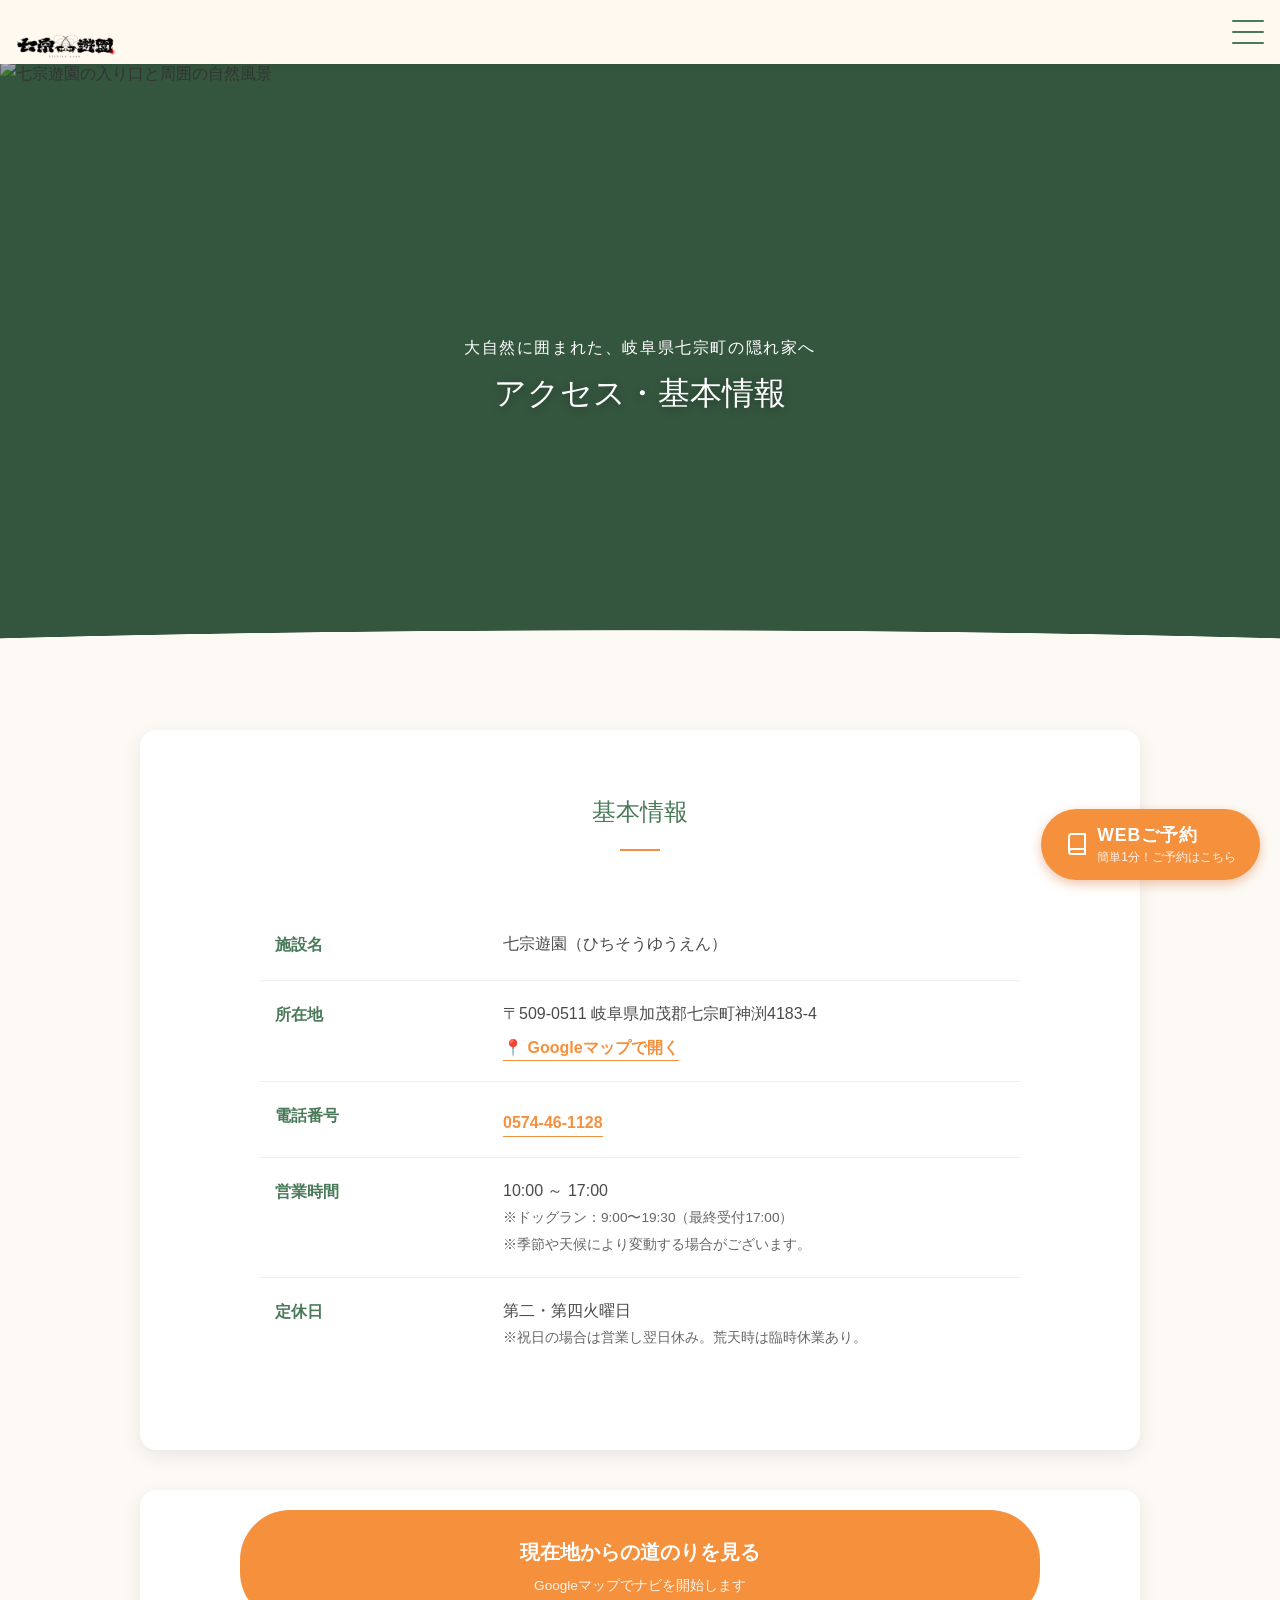
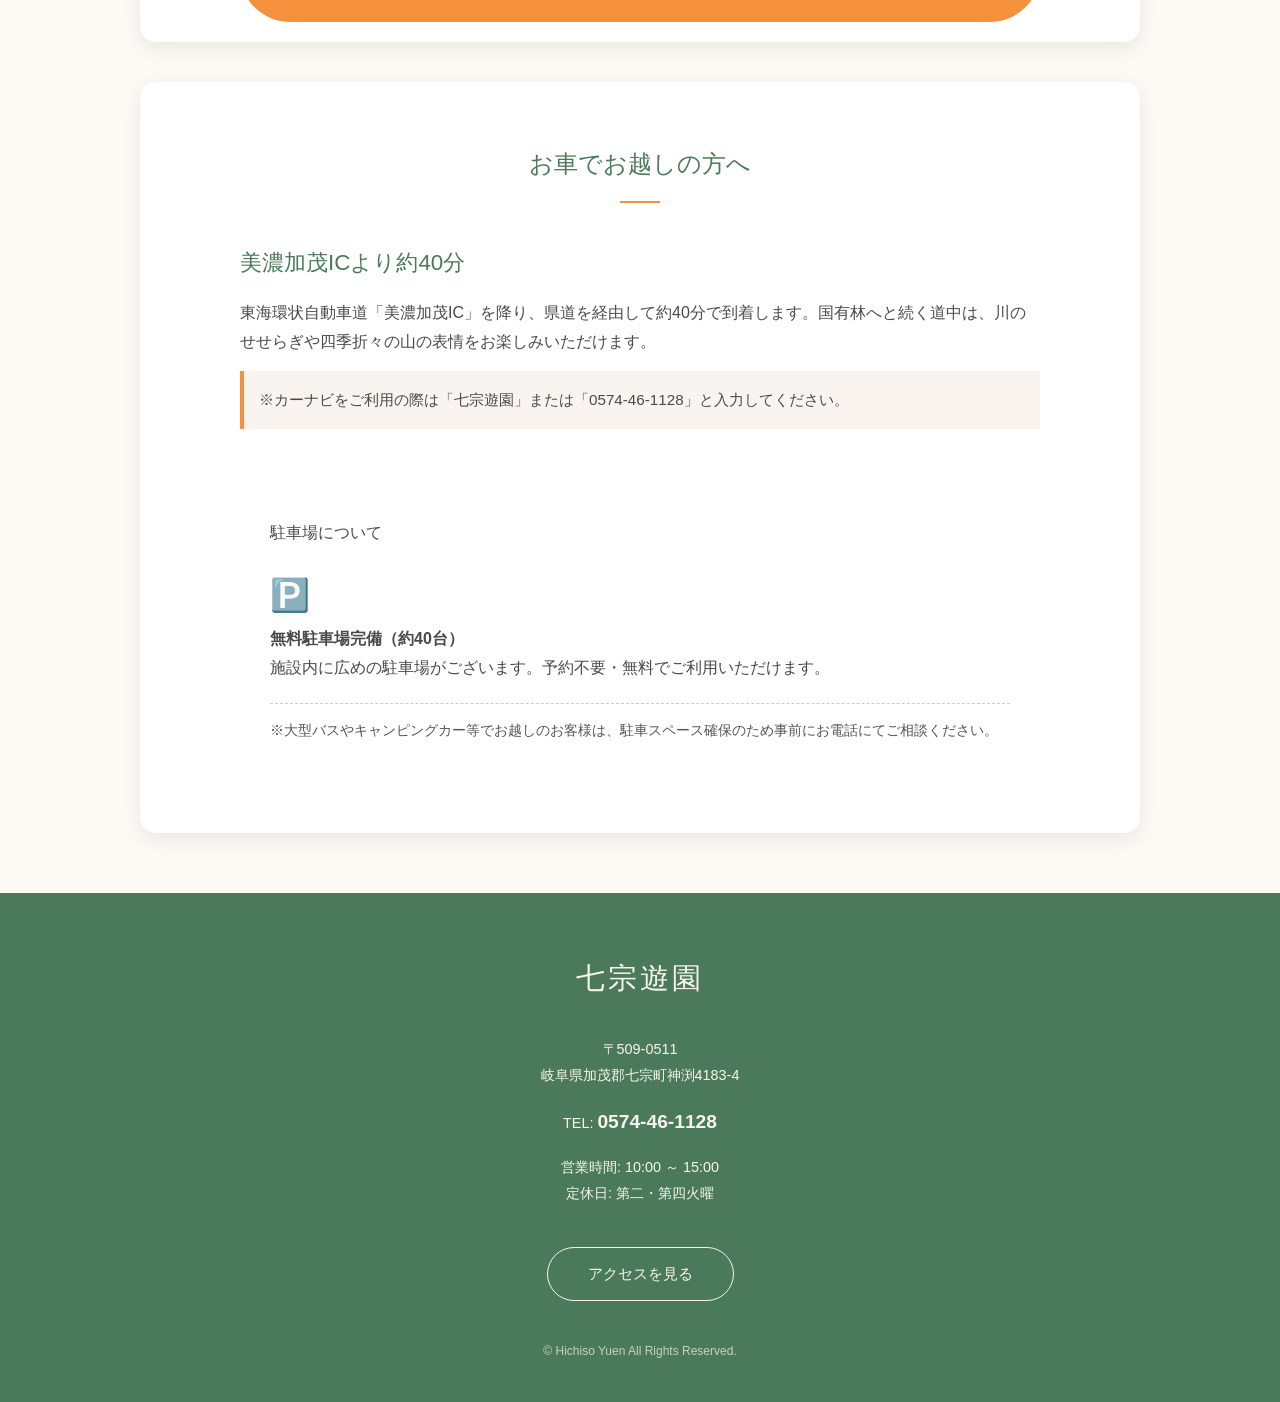
==== commit ce3aa137: "諸々修正" ====
--- a/access.html
+++ b/access.html
@@ -5,6 +5,7 @@
     <meta name="viewport" content="width=device-width, initial-scale=1.0">
     <title>アクセス・基本情報 - 七宗遊園 | 大自然の隠れ家へ</title>
     <meta name="description" content="岐阜県七宗町の隠れ家「七宗遊園」へのアクセス・基本情報ページ。美濃加茂ICより約40分。駐車場40台完備。Googleマップでのルート案内や、詳細な道案内、営業時間・定休日をご確認いただけます。">
+    <link rel="icon" href="images/favicon.png">
     <link rel="stylesheet" href="style.css">
 </head>
 <body class="page-access">
--- a/style.css
+++ b/style.css
@@ -3,18 +3,33 @@
 /* ========================================
    CSS Variables (デザインルールの適用)
 ======================================== */
-:root {
-    --color-bg: #F7F5F0;       /* 和紙・土壁のオフホワイト */
-    --color-main: #2C4234;     /* 国有林の深緑 */
-    --color-accent: #D96D2B;   /* 炭火・ランタンのアンバー */
-    --color-text: #333333;     /* スミクロ */
+/*:root {
+    --color-bg: #F7F5F0;       
+    --color-main: #2C4234;     
+    --color-accent: #D96D2B;   
+    --color-text: #333333;     
     --color-white: #FFFFFF;
-
-    /* フォント設定（明朝とゴシックの切り分け） */
     --font-mincho: "游明朝", "Yu Mincho", "筑紫Aオールド明朝", serif;
     --font-body: "Noto Sans JP", "游ゴシック", "Yu Gothic", sans-serif;
-}
-
+    --font-body: "Zen Kaku Gothic New", sans-serif;
+}
+*/
+
+:root {
+  /* 背景を温かみのあるクリーム色に */
+  --color-bg: #FFF9F0;       
+  /* メインカラーを、明るく親しみやすい「森の緑」に */
+  --color-main: #4A7A59;     
+  /* アクセントを、元気でポップな「オレンジ」に */
+  --color-accent: #F5903D;   
+  /* 文字色を少し柔らかいダークグレーに */
+  --color-text: #4A4A4A;     
+  --color-white: #FFFFFF;
+
+  /* フォントをすべて「丸ゴシック」に統一！ */
+  --font-mincho: "Zen Maru Gothic", sans-serif;
+  --font-body: "Zen Maru Gothic", sans-serif;
+}
 /* ========================================
    Base / Reset
 ======================================== */
@@ -25,14 +40,18 @@
 }
 
 body {
-    background-color: var(--color-bg);
-    color: var(--color-text);
-    font-family: var(--font-body);
-    font-weight: 300;
-    line-height: 1.6;
-    -webkit-font-smoothing: antialiased;
-}
-
+  background-color: #fdfaf6;
+  background-image: url('https://www.transparenttextures.com/patterns/wood-pattern.png');
+  background-position: center;
+  background-attachment: fixed; /* 背景を固定 */
+  
+  color: var(--color-text);
+  font-family: var(--font-body);
+  font-weight: 400;
+  line-height: 1.8;
+  -webkit-font-smoothing: antialiased;
+  padding-top: 60px;
+}
 img {
     max-width: 100%;
     height: auto;
@@ -54,18 +73,34 @@
    Common Layout (Header, Footer)
 ======================================== */
 .global-header {
-    background-color: var(--color-white);
-    box-shadow: 0 2px 10px rgba(0,0,0,0.05);
-    position: fixed;
-    top: 0;
-    left: 0;
-    width: 100%;
-    height: 60px;
-    display: flex;
-    justify-content: space-between;
-    align-items: center;
-    padding: 0 16px;
-    z-index: 100;
+  position: fixed;
+  top: 0;
+  left: 0;
+  width: 100%;
+  background-color: var(--color-bg); /* ベースカラー */
+  box-shadow: 0 2px 10px rgba(0, 0, 0, 0.05);
+  z-index: 900; 
+}
+
+.header-inner {
+  width: 100%;
+  display: flex;
+  justify-content: space-between;
+  align-items: center;
+  padding: 12px 16px;
+  height: 64px;
+}
+
+.header-logo a {
+  color: var(--color-main);
+  font-size: 1.25rem;
+  font-weight: bold;
+}
+
+.header-actions {
+  display: flex;
+  align-items: center;
+  gap: 16px;
 }
 
 .header-logo-image {
@@ -73,44 +108,130 @@
     height: 100px;
 }
 
+/* ハンバーガーボタン */
 .hamburger-btn {
-    background: none;
-    border: none;
-    cursor: pointer;
-    width: 30px;
-    height: 24px;
-    position: relative;
+  width: 32px;
+  height: 24px;
+  position: relative;
+  background: transparent;
+  border: none;
+  cursor: pointer;
+  z-index: 902;
 }
 
 .hamburger-line {
-    display: block;
-    width: 100%;
-    height: 2px;
-    background-color: var(--color-main);
-    position: absolute;
-    transition: 0.3s;
+  position: absolute;
+  left: 0;
+  width: 100%;
+  height: 2px;
+  background-color: var(--color-main);
+  border-radius: 2px;
+  transition: all 0.3s ease;
 }
 
 .hamburger-line:nth-child(1) { top: 0; }
 .hamburger-line:nth-child(2) { top: 11px; }
 .hamburger-line:nth-child(3) { bottom: 0; }
 
+.hamburger-btn.is-active .hamburger-line:nth-child(1) { transform: translateY(11px) rotate(45deg); }
+.hamburger-btn.is-active .hamburger-line:nth-child(2) { opacity: 0; }
+.hamburger-btn.is-active .hamburger-line:nth-child(3) { transform: translateY(-11px) rotate(-45deg); }
+
+/* フルスクリーンナビゲーション */
+.global-nav {
+  position: fixed;
+  top: 0;
+  left: 0;
+  width: 100%;
+  height: 100vh;
+  background-color: var(--color-bg);
+  display: flex;
+  flex-direction: column;
+  justify-content: center;
+  align-items: center;
+  opacity: 0;
+  visibility: hidden;
+  transition: opacity 0.4s ease, visibility 0.4s ease;
+  z-index: 901;
+}
+
+.global-nav.is-active {
+  opacity: 1;
+  visibility: visible;
+}
+
+.nav-list {
+  list-style: none;
+  text-align: center;
+}
+
+.nav-list li {
+  margin-bottom: 24px;
+}
+
+.nav-list a {
+  color: var(--color-main);
+  font-size: 1.25rem;
+}
+
+/* フッター */
 .global-footer {
-    background-color: var(--color-main);
-    color: var(--color-bg);
-    padding: 40px 16px;
-    text-align: center;
-    margin-top: 60px;
-}
-
-/* ========================================
-   Sticky Reservation Button (Mobile)
+  background-color: var(--color-main);
+  color: #F7F5F0;
+  padding: 60px 20px 40px;
+  text-align: center;
+  margin-top: 60px;
+}
+
+.footer-logo {
+  font-size: 1.8rem;
+  margin-bottom: 32px;
+  letter-spacing: 0.1em;
+}
+
+.footer-info {
+  font-size: 0.9rem;
+  line-height: 1.8;
+  margin-bottom: 40px;
+}
+
+.footer-info p { margin-bottom: 16px; }
+.footer-tel a { color: #F7F5F0; font-size: 1.2rem; font-weight: bold; }
+.footer-link { margin-bottom: 40px; }
+
+.btn-access {
+  display: inline-block;
+  border: 1px solid #F7F5F0;
+  color: #F7F5F0;
+  padding: 12px 40px;
+  border-radius: 50px;
+  font-size: 0.95rem;
+  transition: background-color 0.3s ease, color 0.3s ease;
+}
+
+.btn-access:hover {
+  background-color: #F7F5F0;
+  color: var(--color-main);
+}
+
+.footer-copyright { font-size: 0.75rem; opacity: 0.7; }
+
+/* ========================================
+   ボタン類 (Sticky, Main, Outline)
 ======================================== */
 .sticky-btn-wrapper {
     position: fixed;
     bottom: 20px;
     right: 20px;
     z-index: 90;
+    transition: opacity 0.3s ease, visibility 0.3s ease, transform 0.3s ease;
+}
+
+.sticky-btn-wrapper.is-hidden {
+  opacity: 0;
+  visibility: hidden;
+  transform: translateY(20px);
+  pointer-events: none;
 }
 
 .btn-accent {
@@ -118,8 +239,7 @@
     color: var(--color-white);
     border: none;
     border-radius: 50px;
-    padding: 16px 24px;
-    font-family: var(--font-body);
+    padding: 12px 20px;
     font-weight: 400;
     font-size: 1rem;
     box-shadow: 0 4px 12px rgba(217, 109, 43, 0.4);
@@ -129,13 +249,53 @@
     gap: 8px;
     transition: transform 0.2s;
 }
-
-.btn-accent:active {
-    transform: scale(0.95);
-}
-
-/* ========================================
-   Modal Overlay
+.btn-accent:active { transform: scale(0.95); }
+
+.btn-text-wrapper {
+  display: flex;
+  flex-direction: column;
+  align-items: flex-start;
+  line-height: 1.2;
+}
+
+.btn-text-wrapper .main-text { font-size: 1.1rem; font-weight: bold; letter-spacing: 0.05em; }
+.btn-text-wrapper .sub-text { font-size: 0.65rem; opacity: 0.9; margin-top: 4px; }
+
+.btn-main {
+  display: inline-block;
+  background-color: var(--color-main);
+  color: var(--color-white);
+  border: none;
+  padding: 16px 32px;
+  border-radius: 50px;
+  font-weight: bold;
+  font-size: 0.95rem;
+  cursor: pointer;
+  text-align: center;
+  box-shadow: 0 4px 10px rgba(44, 66, 52, 0.2);
+  transition: all 0.3s ease;
+}
+.btn-main:hover {
+  background-color: rgba(30, 45, 35, 1);
+  box-shadow: 0 6px 15px rgba(44, 66, 52, 0.3);
+  transform: translateY(-2px);
+}
+
+.btn-outline-main {
+  display: inline-block;
+  border: 1px solid var(--color-main);
+  color: var(--color-main);
+  padding: 16px 32px;
+  border-radius: 50px;
+  transition: background-color 0.3s ease, color 0.3s ease;
+}
+.btn-outline-main:hover {
+  background-color: var(--color-main);
+  color: var(--color-white);
+}
+
+/* ========================================
+   Modal
 ======================================== */
 .modal {
     position: fixed;
@@ -149,29 +309,15 @@
     align-items: center;
     opacity: 0;
     visibility: hidden;
-    transition: opacity 0.3s ease, visibility 0.3s ease;
-    /* ▼ ここが「フワッ」の正体 */
-    opacity: 0;                /* 最初は透明 */
-    visibility: hidden;        /* 存在を隠す（クリックもできない） */
-    transition: opacity 0.4s ease, visibility 0.4s ease; /* 0.4秒かけて変化 */
-}
-
-.modal.is-open {
-    opacity: 1;
-    visibility: visible;
-}
-
-.modal.is-open .modal-content {
-  transform: translateY(0);    /* 定位置に戻る */
-}
+    transition: opacity 0.4s ease, visibility 0.4s ease;
+}
+.modal.is-open { opacity: 1; visibility: visible; }
+.modal.is-open .modal-content { transform: translateY(0); }
 
 .modal-overlay {
     position: absolute;
-    top: 0;
-    left: 0;
-    width: 100%;
-    height: 100%;
-    background-color: rgba(44, 66, 52, 0.8); /* メインカラーの透過 */
+    top: 0; left: 0; width: 100%; height: 100%;
+    background-color: rgba(44, 66, 52, 0.8);
 }
 
 .modal-content {
@@ -184,32 +330,18 @@
     position: relative;
     overflow-y: auto;
     z-index: 1;
-    transform: translateY(20px); /* 最初は少し下に下げておく */
+    transform: translateY(20px);
     transition: transform 0.4s ease;
 }
 
 .modal-close-btn {
     position: absolute;
-    top: 12px;
-    right: 12px;
-    background: none;
-    border: none;
-    font-size: 1.5rem;
-    color: var(--color-main);
-    cursor: pointer;
-}
-
-.modal-title {
-    color: var(--color-main);
-    margin-bottom: 12px;
-    text-align: center;
-}
-
-.modal-desc {
-    font-size: 0.85rem;
-    margin-bottom: 24px;
-    text-align: center;
-}
+    top: 12px; right: 12px;
+    background: none; border: none; font-size: 1.5rem; color: var(--color-main); cursor: pointer;
+}
+
+.modal-title { color: var(--color-main); margin-bottom: 12px; text-align: center; }
+.modal-desc { font-size: 0.85rem; margin-bottom: 24px; text-align: center; }
 
 .simulation-form-placeholder {
     background-color: var(--color-white);
@@ -220,28 +352,12 @@
 }
 
 /* ========================================
-   Main Content Layout Adjustments
-======================================== */
-.hero-section {
-    min-height: 120vh; /* スクロール確認用 */
-    padding: 40px 16px;
-    text-align: center;
-}
-
-.hero-section h2 {
-    color: var(--color-main);
-    line-height: 1.8;
-    margin-bottom: 20px;
-}
-
-/* ========================================
    Top Page Styles
 ======================================== */
-/* 1. ファーストビュー（ヒーローエリア） */
 .top-hero {
   position: relative;
   width: 100%;
-  height: 85vh; /* スマホ画面に最適化した高さ */
+  height: 85vh;
   min-height: 500px;
   overflow: hidden;
   display: flex;
@@ -249,496 +365,53 @@
   align-items: center;
 }
 
-.hero-image {
-  position: absolute;
-  top: 0;
-  left: 0;
-  width: 100%;
-  height: 100%;
-  object-fit: cover;
-  z-index: 1;
-}
-
-/* 文字の視認性を上げるためのオーバーレイ */
-.hero-overlay {
-  position: absolute;
-  top: 0;
-  left: 0;
-  width: 100%;
-  height: 100%;
-  background: linear-gradient(to bottom, rgba(0,0,0,0.2) 0%, rgba(0,0,0,0.5) 100%);
-  z-index: 2;
-}
-
-.hero-text {
-  position: relative;
-  z-index: 3;
-  text-align: center;
-  color: var(--color-white);
-  padding: 0 20px;
-}
-
-.hero-text h2 {
-  font-size: 1.5rem;
-  line-height: 2;
-  letter-spacing: 0.05em;
-  text-shadow: 0 2px 4px rgba(0,0,0,0.5);
-}
-
-/* 2. イントロダクション */
-.top-intro {
-  padding: 60px 20px;
-  text-align: center;
-  background-color: var(--color-bg);
-}
-
-.intro-title {
-  color: var(--color-main);
-  font-size: 1.4rem;
-  margin-bottom: 24px;
-}
-
-.intro-text {
-  font-size: 0.95rem;
-  line-height: 2.2;
-  color: var(--color-text);
-}
-
-/* 3. 各施設への導線 */
-.top-facilities {
-  padding: 0 20px 60px;
-  background-color: var(--color-bg);
-}
-
-.facility-grid {
-  display: grid;
-  grid-template-columns: 1fr; /* スマホは1カラム */
-  gap: 32px;
-  max-width: 1000px;
-  margin: 0 auto;
-}
-
-.facility-card {
-  display: block;
-  background-color: var(--color-white);
-  border-radius: 12px;
-  overflow: hidden;
-  position: relative;
-  box-shadow: 0 4px 15px rgba(0,0,0,0.05);
-  transition: transform 0.3s ease, box-shadow 0.3s ease;
-}
-
-.facility-card:hover {
-  transform: translateY(-5px);
-  box-shadow: 0 8px 25px rgba(0,0,0,0.1);
-}
-
-.card-badge {
-  position: absolute;
-  top: 16px;
-  left: 16px;
-  background-color: var(--color-accent);
-  color: var(--color-white);
-  padding: 6px 12px;
-  border-radius: 4px;
-  font-size: 0.8rem;
-  font-weight: bold;
-  z-index: 10;
-}
-
-.card-img-wrapper {
-  width: 100%;
-  aspect-ratio: 16 / 10; /* 画像の比率を統一 */
-  overflow: hidden;
-}
-
-.card-img-wrapper img {
-  width: 100%;
-  height: 100%;
-  object-fit: cover;
-  transition: transform 0.5s ease;
-}
-
-.facility-card:hover .card-img-wrapper img {
-  transform: scale(1.05);
-}
-
-.card-body {
-  padding: 24px;
-}
-
-.card-title {
-  color: var(--color-main);
-  font-size: 1.25rem;
-  margin-bottom: 12px;
-  border-bottom: 1px solid rgba(44, 66, 52, 0.2);
-  padding-bottom: 12px;
-}
-
-.card-desc {
-  font-size: 0.9rem;
-  margin-bottom: 16px;
-  color: var(--color-text);
-}
-
-.card-link-text {
-  display: inline-block;
-  color: var(--color-accent);
-  font-size: 0.9rem;
-  font-weight: bold;
-  position: relative;
-}
-
-.card-link-text::after {
-  content: "→";
-  margin-left: 4px;
-  transition: margin-left 0.3s ease;
-}
-
-.facility-card:hover .card-link-text::after {
-  margin-left: 8px;
-}
-
-/* 4. こだわりへの入り口 */
-.top-commitment {
-  padding: 60px 20px;
-  background-color: var(--color-main);
-  color: var(--color-white);
-  text-align: center;
-}
-
-.commitment-inner {
-  max-width: 600px;
-  margin: 0 auto;
-}
-
-.commitment-title {
-  font-size: 1.4rem;
-  margin-bottom: 24px;
-}
-
-.commitment-text {
-  font-size: 0.9rem;
-  line-height: 2;
-  margin-bottom: 32px;
-}
-
-.btn-outline {
-  display: inline-block;
-  border: 1px solid var(--color-white);
-  color: var(--color-white);
-  padding: 16px 32px;
-  border-radius: 50px;
-  text-decoration: none;
-  transition: background-color 0.3s ease, color 0.3s ease;
-}
-
-.btn-outline:hover {
-  background-color: var(--color-white);
-  color: var(--color-main);
-}
-
-/* 白背景用のアウトラインボタン（緑色） */
-.btn-outline-main {
-  display: inline-block;
-  border: 1px solid var(--color-main); /* 枠線を緑色に */
-  color: var(--color-main); /* 文字を緑色に */
-  padding: 16px 32px;
-  border-radius: 50px;
-  text-decoration: none;
-  transition: background-color 0.3s ease, color 0.3s ease;
-}
-
-.btn-outline-main:hover {
-  background-color: var(--color-main); /* ホバー時は背景を緑に */
-  color: var(--color-white); /* ホバー時は文字を白に */
-}
-
-/* ========================================
- Animation Utility
-======================================== */
-.fade-in-target {
-  opacity: 0;
-  transform: translateY(20px);
-  transition: opacity 0.8s ease-out, transform 0.8s ease-out;
-}
-
-.fade-in-target.is-visible {
-  opacity: 1;
-  transform: translateY(0);
-}
-
-/* タブレット・PC向け調整 */
-@media screen and (min-width: 768px) {
-  .hero-text h2 { font-size: 2.5rem; }
-  .facility-grid { grid-template-columns: repeat(2, 1fr); } /* 2カラムに */
-}
-
-/* ========================================
-   追従ボタンの2段組みテキスト用スタイル
-======================================== */
-.sticky-reserve-btn {
-  padding: 12px 20px; /* 2段になる分、上下の余白を少し調整 */
-}
-
-.btn-text-wrapper {
-  display: flex;
-  flex-direction: column;
-  align-items: flex-start; /* 左揃えにして整える */
-  line-height: 1.2;
-}
-
-.btn-text-wrapper .main-text {
-  font-size: 1.1rem;
-  font-weight: bold;
-  letter-spacing: 0.05em;
-}
-
-.btn-text-wrapper .sub-text {
-  font-size: 0.65rem; /* サブテキストは小さく控えめに */
-  opacity: 0.9;
-  margin-top: 4px;
-}
-
-/* ========================================
-   追従ボタンの表示・非表示アニメーション
-======================================== */
-.sticky-btn-wrapper {
-  /* 元のCSSに、変化をなめらかにする記述を追加 */
-  transition: opacity 0.3s ease, visibility 0.3s ease, transform 0.3s ease;
-}
-
-/* JSでこのクラスが付与された時にボタンを隠す */
-.sticky-btn-wrapper.is-hidden {
-  opacity: 0;
-  visibility: hidden;
-  transform: translateY(20px); /* 少し下に下がりながら自然に消える */
-  pointer-events: none; /* 透明な状態での誤操作を防ぐ */
-}
-
-/* ========================================
-   共通ボタンデザイン：メインカラー（緑の塗りつぶし）
-======================================== */
-.btn-main {
-  display: inline-block;
-  background-color: var(--color-main, #2C4234);
-  color: var(--color-white, #ffffff);
-  border: none;
-  padding: 16px 32px;    /* ★追加：ボタンの縦横のふっくらとした余白 */
-  border-radius: 50px;   /* ★追加：角の美しい丸み */
-  font-weight: bold;     /* ★追加：文字を太くして読みやすく */
-  font-size: 0.95rem;
-  cursor: pointer;
-  text-align: center;
-  text-decoration: none;
-  box-shadow: 0 4px 10px rgba(44, 66, 52, 0.2); /* ★追加：森の色に合わせた上品な影 */
-  transition: all 0.3s ease;
-}
-
-/* ホバー（タップ）した時は、少しだけ暗くして押した感を出す */
-.btn-main:hover {
-  background-color: rgba(30, 45, 35, 1);
-  color: var(--color-white, #ffffff);
-  box-shadow: 0 6px 15px rgba(44, 66, 52, 0.3); /* 影を少し広げる */
-  transform: translateY(-2px); /* 少しだけ上にフワッと浮く */
-}
-/* ========================================
-   Header & Navigation Styles
-======================================== */
-.global-header {
-  position: fixed;
-  top: 0;
-  left: 0;
-  width: 100%;
-  background-color: var(--color-bg, #F7F5F0); /* ベースカラー */
-  box-shadow: 0 2px 10px rgba(0, 0, 0, 0.05);
-  z-index: 900; /* モーダルより低く、コンテンツより高く */
-}
-
-.header-inner {
-  width: 100%;
-  display: flex;
-  justify-content: space-between;
-  align-items: center;
-  padding: 12px 16px;
-  height: 64px;
-}
-
-.header-logo a {
-  color: var(--color-main, #2C4234); /* メインカラー */
-  font-size: 1.25rem;
-  font-weight: bold;
-  text-decoration: none;
-}
-
-.header-actions {
-  display: flex;
-  align-items: center;
-  gap: 16px;
-}
-
-/* ハンバーガーボタン */
-.hamburger-btn {
-  width: 32px;
-  height: 24px;
-  position: relative;
-  background: transparent;
-  border: none;
-  cursor: pointer;
-  z-index: 902; /* ナビゲーションより上 */
-}
-
-.hamburger-line {
-  position: absolute;
-  left: 0;
-  width: 100%;
-  height: 2px;
-  background-color: var(--color-main, #2C4234);
-  border-radius: 2px;
-  transition: all 0.3s ease;
-}
-
-.hamburger-line:nth-child(1) { top: 0; }
-.hamburger-line:nth-child(2) { top: 11px; }
-.hamburger-line:nth-child(3) { bottom: 0; }
-
-/* ハンバーガーボタン: アクティブ時（×印になる動き） */
-.hamburger-btn.is-active .hamburger-line:nth-child(1) {
-  transform: translateY(11px) rotate(45deg);
-}
-.hamburger-btn.is-active .hamburger-line:nth-child(2) {
-  opacity: 0;
-}
-.hamburger-btn.is-active .hamburger-line:nth-child(3) {
-  transform: translateY(-11px) rotate(-45deg);
-}
-
-/* フルスクリーンナビゲーション */
-.global-nav {
-  position: fixed;
-  top: 0;
-  left: 0;
-  width: 100%;
-  height: 100vh;
-  background-color: var(--color-bg, #F7F5F0);
-  display: flex;
-  flex-direction: column;
-  justify-content: center;
-  align-items: center;
-  opacity: 0;
-  visibility: hidden;
-  transition: opacity 0.4s ease, visibility 0.4s ease;
-  z-index: 901;
-}
-
-.global-nav.is-active {
-  opacity: 1;
-  visibility: visible;
-}
-
-.nav-list {
-  list-style: none;
-  padding: 0;
-  text-align: center;
-}
-
-.nav-list li {
-  margin-bottom: 24px;
-}
-
-.nav-list a {
-  color: var(--color-main, #2C4234);
-  font-size: 1.25rem;
-  text-decoration: none;
-  position: relative;
-}
-
-/* ========================================
- Footer Styles
-======================================== */
-.global-footer {
-  background-color: var(--color-main, #2C4234); /* 深緑で引き締める */
-  color: #F7F5F0; /* ベースカラーのオフホワイトをテキストに使用 */
-  padding: 60px 20px 40px;
-  text-align: center;
-}
-
-.footer-logo {
-  font-size: 1.8rem;
-  margin-bottom: 32px;
-  letter-spacing: 0.1em;
-}
-
-.footer-info {
-  font-size: 0.9rem;
-  line-height: 1.8;
-  margin-bottom: 40px;
-}
-
-.footer-info p {
-  margin-bottom: 16px;
-}
-
-.footer-tel a {
-  color: #F7F5F0;
-  font-size: 1.2rem;
-  font-weight: bold;
-  text-decoration: none;
-}
-
-.footer-link {
-  margin-bottom: 40px;
-}
-
-/* アクセスボタン（フッター用アウトラインデザイン） */
-.btn-access {
-  display: inline-block;
-  border: 1px solid #F7F5F0;
-  color: #F7F5F0;
-  padding: 12px 40px;
-  border-radius: 50px;
-  text-decoration: none;
-  font-size: 0.95rem;
-  transition: background-color 0.3s ease, color 0.3s ease;
-}
-
-.btn-access:hover {
-  background-color: #F7F5F0;
-  color: var(--color-main, #2C4234);
-}
-
-.footer-copyright {
-  font-size: 0.75rem;
-  opacity: 0.7;
-}
-
-/* ヘッダー固定に伴うコンテンツの余白調整 */
-body {
-  padding-top: 60px; /* ヘッダーの高さ分だけメインコンテンツを下げる */
-}
-
-/* ========================================
-   下層ページ共通ヘッダー（Hero）
+.hero-image { position: absolute; top: 0; left: 0; width: 100%; height: 100%; object-fit: cover; z-index: 1; }
+.hero-overlay { position: absolute; top: 0; left: 0; width: 100%; height: 100%; background: linear-gradient(to bottom, rgba(0,0,0,0.2) 0%, rgba(0,0,0,0.5) 100%); z-index: 2; }
+.hero-text { position: relative; z-index: 10; text-align: center; color: var(--color-white); padding: 0 20px; }
+.hero-text h2 { font-size: 1.5rem; line-height: 2; letter-spacing: 0.05em; text-shadow: 0 2px 4px rgba(0,0,0,0.5); }
+
+.top-intro { padding: 60px 20px; text-align: center; }
+.intro-title { color: var(--color-main); font-size: 1.4rem; margin-bottom: 24px; }
+.intro-text { font-size: 0.95rem; line-height: 2.2; color: var(--color-text); }
+
+.top-facilities { padding: 0 20px 60px; }
+.facility-grid { display: grid; grid-template-columns: 1fr; gap: 32px; max-width: 1000px; margin: 0 auto; }
+.facility-card { display: block; border-radius: 12px; overflow: hidden; position: relative; box-shadow: 0 4px 15px rgba(0,0,0,0.05); transition: transform 0.3s ease, box-shadow 0.3s ease; }
+.facility-card:hover { transform: translateY(-5px); box-shadow: 0 8px 25px rgba(0,0,0,0.1); }
+.card-badge { position: absolute; top: 16px; left: 16px; background-color: var(--color-accent); color: var(--color-white); padding: 6px 12px; border-radius: 4px; font-size: 0.8rem; font-weight: bold; z-index: 10; }
+.card-img-wrapper { width: 100%; aspect-ratio: 16 / 10; overflow: hidden; }
+.card-img-wrapper img { width: 100%; height: 100%; object-fit: cover; transition: transform 0.5s ease; }
+.facility-card:hover .card-img-wrapper img { transform: scale(1.05); }
+.card-body { padding: 24px; }
+.card-title { color: var(--color-main); font-size: 1.25rem; margin-bottom: 12px; border-bottom: 1px solid rgba(44, 66, 52, 0.2); padding-bottom: 12px; }
+.card-desc { font-size: 0.9rem; margin-bottom: 16px; color: var(--color-text); }
+.card-link-text { display: inline-block; color: var(--color-accent); font-size: 0.9rem; font-weight: bold; position: relative; }
+.card-link-text::after { content: "→"; margin-left: 4px; transition: margin-left 0.3s ease; }
+.facility-card:hover .card-link-text::after { margin-left: 8px; }
+
+.top-commitment { padding: 60px 20px; background-color: var(--color-main) !important; color: var(--color-white); text-align: center; } /* ここはモジュールUIの色除外のため !important 指定 */
+.commitment-inner { max-width: 600px; margin: 0 auto; }
+.commitment-title { font-size: 1.4rem; margin-bottom: 24px; }
+.commitment-text { font-size: 0.9rem; line-height: 2; margin-bottom: 32px; }
+.btn-outline { display: inline-block; border: 1px solid var(--color-white); color: var(--color-white); padding: 16px 32px; border-radius: 50px; transition: background-color 0.3s ease, color 0.3s ease; }
+.btn-outline:hover { background-color: var(--color-white); color: var(--color-main); }
+
+
+/* ========================================
+   下層ページ共通
 ======================================== */
 .page-hero {
   position: relative;
   width: 100%;
-  height: 40vh; /* トップページより低めに設定 */
+  height: 40vh;
   min-height: 250px;
   display: flex;
   justify-content: center;
   align-items: center;
   overflow: hidden;
 }
-
-.page-hero h2 {
-  font-size: 1.25rem;
-  line-height: 1.8;
-}
-
-/* ========================================
- Fishing Page - Rules
-======================================== */
+.page-hero h2 { font-size: 1.25rem; line-height: 1.8; }
+
 .section-title {
   text-align: center;
   color: var(--color-main);
@@ -746,837 +419,277 @@
   margin-bottom: 40px;
   position: relative;
 }
-
-.section-title::after {
-  content: '';
-  display: block;
-  width: 40px;
-  height: 2px;
-  background-color: var(--color-accent);
-  margin: 16px auto 0;
-}
-
-.rules-grid {
-  display: grid;
-  grid-template-columns: 1fr;
+.section-title::after { content: ''; display: block; width: 40px; height: 2px; background-color: var(--color-accent); margin: 16px auto 0; }
+
+.page-bottom-cta { padding: 80px 20px; text-align: center; }
+.cta-message { color: var(--color-main); font-size: 1.3rem; margin-bottom: 32px; }
+
+.large-cta-btn, .large-cta-btn-main {
+  display: inline-flex; flex-direction: column; align-items: center; padding: 20px 40px;
+  border-radius: 50px; /* ストーリーページと同じ美しい丸み */
+  transition: transform 0.3s, box-shadow 0.3s; /* フワッと浮く動きの準備 */
+  text-decoration: none;
+}
+.large-cta-btn { box-shadow: 0 8px 20px rgba(217, 109, 43, 0.3); }
+.large-cta-btn-main { box-shadow: 0 8px 20px rgba(44, 66, 52, 0.15); }
+
+/* ホバー（タップ）時に少し浮き上がる動き */
+.large-cta-btn:hover { transform: translateY(-3px); box-shadow: 0 10px 20px rgba(217, 109, 43, 0.4); }
+.large-cta-btn-main:hover { transform: translateY(-3px); box-shadow: 0 10px 20px rgba(44, 66, 52, 0.25); }
+
+/* ▼ ストーリーページと同じ、上品なフォントスタイルに統一 */
+.large-cta-btn .main-text, .large-cta-btn-main .main-text { 
+  font-size: 1.1rem; 
+  font-weight: normal; /* 太字(bold)をやめて上品に */
+  line-height: 1.5; 
+  margin-bottom: 4px; 
+}
+.large-cta-btn .sub-text, .large-cta-btn-main .sub-text { 
+  font-size: 0.85rem; 
+  opacity: 0.9; 
+  font-weight: normal;
+}
+/* 予約ステップガイド */
+.reservation-steps-guide {
+  display: flex; align-items: center; justify-content: center; gap: 10px; max-width: 600px; margin: 0 auto;
+  padding: 24px 16px; border-radius: 16px;
+}
+.step-item { display: flex; flex-direction: column; align-items: center; flex: 1; text-align: center; }
+.step-num { background: var(--color-accent); color: #fff; font-size: 0.7rem; font-weight: bold; padding: 2px 10px; border-radius: 20px; margin-bottom: 8px; letter-spacing: 0.05em; }
+.step-icon { font-size: 2rem; margin-bottom: 8px; }
+.step-item p { font-size: 0.8rem; line-height: 1.4; color: var(--color-main); font-weight: bold; margin: 0; }
+.step-arrow { color: #ccc; font-size: 1.2rem; }
+
+/* FAQアコーディオン */
+.faq-container { max-width: 800px; margin: 0 auto; }
+.faq-item { border-bottom: 1px solid #ddd; }
+.faq-item summary { display: block; padding: 20px 40px 20px 0; cursor: pointer; position: relative; font-size: 1.05rem; color: var(--color-main); font-weight: bold; }
+.faq-item summary::-webkit-details-marker { display: none; }
+.faq-item summary::after { content: '＋'; position: absolute; right: 10px; top: 50%; transform: translateY(-50%); color: var(--color-accent); font-size: 1.2rem; }
+.faq-item[open] summary::after { content: '－'; }
+.faq-answer { padding: 0 0 20px; font-size: 0.95rem; line-height: 1.8; color: var(--color-text); }
+
+
+/* ========================================
+   各ページ独自コンポーネント (Fishing, Restaurant, BBQ, Dogrun, Story, Access)
+   ※レイアウト（paddingやgrid）のみ残し、不要な背景色は削除
+======================================== */
+
+/* --- Fishing --- */
+.fishing-appeal { padding: 60px 20px; text-align: center; }
+.appeal-inner { max-width: 700px; margin: 0 auto; }
+.appeal-title { color: var(--color-accent); font-size: 1.4rem; margin-bottom: 24px; letter-spacing: 0.05em; }
+.appeal-text { font-size: 1rem; line-height: 2.2; color: var(--color-text); }
+
+.fishing-rules { padding: 60px 20px; }
+.rules-grid { display: grid; grid-template-columns: 1fr; gap: 24px; max-width: 1000px; margin: 0 auto; }
+
+.fishing-pricing { padding: 60px 20px; }
+.pricing-header { text-align: center; margin-bottom: 40px; }
+.pricing-lead { font-size: 1rem; color: var(--color-text); }
+.pricing-lead strong { color: var(--color-accent); font-size: 1.2rem; }
+.pricing-card { border-radius: 12px; padding: 32px 24px; position: relative; }
+.pricing-card.pattern-a { border: 2px solid var(--color-accent); }
+
+.premium-highlight { background-color: rgba(217, 109, 43, 0.08); border: 1px solid rgba(217, 109, 43, 0.2); border-radius: 8px; padding: 20px; text-align: center; margin-bottom: 32px; display: flex; flex-direction: column; align-items: center; gap: 4px; }
+.premium-highlight.is-standard { background-color: var(--color-bg); border-color: rgba(44, 66, 52, 0.1); }
+.highlight-label { font-size: 0.9rem; color: var(--color-text); }
+.highlight-main { color: var(--color-accent); font-size: 1.6rem; font-weight: bold; letter-spacing: 0.05em; }
+.premium-highlight.is-standard .highlight-main { color: var(--color-main); }
+.highlight-sub { font-size: 0.8rem; color: #666; margin-top: 4px; }
+
+.formula-area { margin-bottom: 32px; background-color: var(--color-bg); padding: 20px 16px; border-radius: 8px; }
+.formula-lead { text-align: center; font-size: 0.85rem; margin-bottom: 12px; }
+.formula-visual { display: flex; align-items: center; justify-content: center; gap: 8px; }
+.formula-box { background-color: var(--color-white); border: 1px solid var(--color-main); color: var(--color-main); padding: 10px 16px; border-radius: 4px; font-size: 0.95rem; font-weight: bold; text-align: center; flex: 1; max-width: 200px; }
+.formula-sign { color: var(--color-accent); font-weight: bold; font-size: 1.2rem; }
+
+.price-menu-area { display: flex; flex-direction: column; gap: 24px; }
+.menu-block-title { color: var(--color-main); font-size: 1.1rem; margin-bottom: 12px; border-bottom: 1px solid rgba(44, 66, 52, 0.2); padding-bottom: 8px; }
+.menu-block-title small { font-size: 0.8rem; margin-left: 8px; color: #666; }
+.menu-note { font-size: 0.85rem; color: #666; margin-bottom: 12px; }
+.menu-list { list-style: none; padding: 0; }
+.menu-list li { display: flex; justify-content: space-between; align-items: baseline; padding: 8px 0; margin-bottom: 4px; position: relative; }
+.menu-list li::before { content: ""; position: absolute; left: 0; right: 0; bottom: 12px; border-bottom: 1px dotted #ccc; z-index: 1; }
+.item-name, .item-price { background-color: var(--color-white); position: relative; z-index: 2; }
+.item-name { padding-right: 8px; font-size: 0.95rem; color: var(--color-text); }
+.item-price { padding-left: 8px; font-size: 1rem; font-weight: bold; color: var(--color-main); }
+
+.menu-split-container { display: grid; grid-template-columns: 1fr; gap: 24px; margin-bottom: 32px; }
+.menu-sub-title { background-color: var(--color-bg); color: var(--color-main); padding: 8px 12px; border-radius: 4px; font-size: 0.9rem; margin-bottom: 12px; text-align: center; font-weight: bold; letter-spacing: 0.05em; }
+.item-name small { font-size: 0.75rem; color: #666; margin-left: 4px; }
+
+.pricing-tabs-wrapper { max-width: 600px; margin: 0 auto 32px; }
+.tabs-hint { text-align: center; font-size: 0.85rem; color: #666; margin-bottom: 8px; }
+.pricing-tabs { display: flex; gap: 8px; }
+.tab-btn { flex: 1; padding: 16px 8px; background-color: var(--color-bg); border: 1px solid rgba(44,66,52,0.2); color: var(--color-main); font-size: 0.95rem; border-radius: 8px; cursor: pointer; transition: all 0.3s ease; }
+.tab-btn.is-active { background-color: var(--color-main); color: var(--color-white); border-color: var(--color-main); }
+.tab-content { display: none; animation: fadeInTab 0.4s ease forwards; }
+.tab-content.is-active { display: block; }
+
+/* ========================================
+   ステップ形式カードUI（釣り堀の料金・遊び方用）
+======================================== */
+.step-card-list {
+  display: flex;
+  flex-direction: column;
   gap: 24px;
-  max-width: 1000px;
-  margin: 0 auto;
-}
-
-
-/* ========================================
- Fishing Page - Pricing
-======================================== */
-
-
-.pricing-header {
-  text-align: center;
-  margin-bottom: 40px;
-}
-
-.pricing-lead {
-  font-size: 1rem;
-  color: var(--color-text);
-}
-
-.pricing-lead strong {
-  color: var(--color-accent);
-  font-size: 1.2rem;
-}
-
-.pricing-card {
-  background-color: var(--color-white);
+}
+
+.step-card {
+  background: #ffffff;
   border-radius: 12px;
-  padding: 32px 24px;
-  position: relative;
+  padding: 24px;
   box-shadow: 0 4px 15px rgba(0,0,0,0.05);
-}
-
-.pricing-card.pattern-a {
-  border: 2px solid var(--color-accent);
-}
-/* ========================================
-   Fishing Page - Premium Pricing UI
-======================================== */
-/* ハイライト部分（無料や竿代のアピール） */
-.premium-highlight {
-  background-color: rgba(217, 109, 43, 0.08);
-  border: 1px solid rgba(217, 109, 43, 0.2);
-  border-radius: 8px;
-  padding: 20px;
-  text-align: center;
-  margin-bottom: 32px;
+  display: flex;
+  gap: 20px;
+  align-items: flex-start;
+  border-left: 5px solid var(--color-main); /* 左側のアクセントライン */
+}
+
+/* お得なステップや重要なステップの色を変える */
+.step-card.is-accent {
+  border-left-color: var(--color-accent);
+}
+
+.step-card-badge {
   display: flex;
   flex-direction: column;
   align-items: center;
-  gap: 4px;
-}
-
-.premium-highlight.is-standard {
-  background-color: var(--color-bg);
-  border-color: rgba(44, 66, 52, 0.1);
-}
-
-.highlight-label {
-  font-size: 0.9rem;
-  color: var(--color-text);
-}
-
-.highlight-main {
+  justify-content: center;
+  background: #F5E6C8; /* 薄い背景色に合わせて調整 */
+  color: var(--color-main);
+  width: 65px;
+  height: 65px;
+  border-radius: 50%;
+  font-weight: bold;
+  flex-shrink: 0;
+}
+
+.step-card.is-accent .step-card-badge {
+  background: rgba(217, 109, 43, 0.1);
   color: var(--color-accent);
+}
+
+.step-card-badge span.step-text {
+  font-size: 0.75rem;
+  line-height: 1;
+  margin-bottom: 2px;
+}
+
+.step-card-badge span.step-num {
   font-size: 1.6rem;
-  font-weight: bold;
-  letter-spacing: 0.05em;
-}
-
-.premium-highlight.is-standard .highlight-main {
+  line-height: 1;
+  font-family: Arial, sans-serif; /* 数字をくっきりと */
+}
+
+.step-card-content {
+  flex-grow: 1;
+}
+
+.step-card-content h4 {
+  font-size: 1.25rem;
   color: var(--color-main);
-}
-
-.highlight-sub {
-  font-size: 0.8rem;
-  color: #666;
-  margin-top: 4px;
-}
-
-/* 計算式の視覚化（図形ブロック） */
-.formula-area {
-  margin-bottom: 32px;
-  background-color: var(--color-bg);
-  padding: 20px 16px;
-  border-radius: 8px;
-}
-
-.formula-lead {
-  text-align: center;
-  font-size: 0.85rem;
-  color: var(--color-text);
   margin-bottom: 12px;
-}
-
-.formula-visual {
-  display: flex;
-  align-items: center;
-  justify-content: center;
-  gap: 8px;
-}
-
-.formula-box {
-  background-color: var(--color-white);
-  border: 1px solid var(--color-main);
-  color: var(--color-main);
-  padding: 10px 16px;
-  border-radius: 4px;
-  font-size: 0.95rem;
-  font-weight: bold;
-  text-align: center;
-  flex: 1; /* 箱の幅を均等にする */
-  max-width: 200px;
-}
-
-.formula-sign {
-  color: var(--color-accent);
-  font-weight: bold;
-  font-size: 1.2rem;
-}
-
-/* カフェメニュー風の料金リスト */
-.price-menu-area {
-  display: flex;
-  flex-direction: column;
-  gap: 24px;
-}
-
-.menu-block-title {
-  color: var(--color-main);
-  font-size: 1.1rem;
-  margin-bottom: 12px;
-  border-bottom: 1px solid rgba(44, 66, 52, 0.2);
-  padding-bottom: 8px;
-}
-
-.menu-block-title small {
-  font-size: 0.8rem;
-  margin-left: 8px;
-  color: #666;
-}
-
-.menu-note {
-  font-size: 0.85rem;
-  color: #666;
-  margin-bottom: 12px;
-}
-
-.menu-list {
-  list-style: none;
-  padding: 0;
-}
-
-.menu-list li {
-  display: flex;
-  justify-content: space-between; /* 左右に文字を分ける */
-  align-items: baseline;
-  padding: 8px 0;
-  margin-bottom: 4px;
-  position: relative;
-}
-
-/* 左右を点線で繋ぐための装飾 */
-.menu-list li::before {
-  content: "";
-  position: absolute;
-  left: 0;
-  right: 0;
-  bottom: 12px;
-  border-bottom: 1px dotted #ccc;
-  z-index: 1;
-}
-
-.item-name, .item-price {
-  background-color: var(--color-white); /* 点線を隠すための背景 */
-  position: relative;
-  z-index: 2;
-}
-
-.item-name {
-  padding-right: 8px;
+  line-height: 1.4;
+}
+
+.step-card-content p {
   font-size: 0.95rem;
   color: var(--color-text);
-}
-
-.item-price {
-  padding-left: 8px;
-  font-size: 1rem;
-  font-weight: bold;
-  color: var(--color-main);
-}
-
-/* ========================================
-   Fishing Page - 大人・子供のメニュー分割
-======================================== */
-.menu-split-container {
-  display: grid;
-  grid-template-columns: 1fr; /* スマホでは縦並び */
-  gap: 24px;
-  margin-bottom: 32px;
-}
-
-.menu-sub-title {
-  background-color: var(--color-bg);
-  color: var(--color-main);
-  padding: 8px 12px;
-  border-radius: 4px;
-  font-size: 0.9rem;
-  margin-bottom: 12px;
-  text-align: center;
-  font-weight: bold;
-  letter-spacing: 0.05em;
-}
-
-.item-name small {
-  font-size: 0.75rem;
-  color: #666;
-  margin-left: 4px;
-}
-
-/* タブレット・PC向け調整（画面が広い場合は横並びにする） */
-@media screen and (min-width: 768px) {
-  .menu-split-container {
-      grid-template-columns: repeat(2, 1fr); /* 2カラムの横並びに */
-      gap: 32px;
+  margin-bottom: 16px;
+  line-height: 1.7;
+}
+
+/* カード内の料金リストの装飾 */
+.step-card-content .menu-list {
+  background: #F9F9F9;
+  padding: 16px 20px;
+  border-radius: 8px;
+  border: 1px solid #E8E8E8;
+}
+
+/* スマホ用の調整（縦並びにして見やすく） */
+@media screen and (max-width: 600px) {
+  .step-card {
+      flex-direction: column;
+      gap: 16px;
+      padding: 20px;
   }
-}
-/* ========================================
-   Fishing Page - Appeal (新規追加)
-======================================== */
-.fishing-appeal {
-  padding: 60px 20px;
-  background-color: var(--color-white);
-  text-align: center;
-}
-
-.appeal-inner {
-  max-width: 700px;
-  margin: 0 auto;
-}
-
-.appeal-title {
-  color: var(--color-accent);
-  font-size: 1.4rem;
-  margin-bottom: 24px;
-  letter-spacing: 0.05em;
-}
-
-.appeal-text {
-  font-size: 0.95rem;
-  line-height: 2.2;
-  color: var(--color-text);
-}
-
-/* ========================================
-   Fishing Page - Rules (上質化)
-======================================== */
-/* 前回の .fishing-rules の背景色などを調整 */
-.fishing-rules {
-  padding: 60px 20px;
-  background-color: var(--color-bg); /* 背景をオフホワイトに */
-}
-
-.rule-card {
-  background-color: var(--color-white);
-  padding: 32px 24px;
-  border-radius: 8px;
-  border-top: 4px solid var(--color-main);
-  box-shadow: 0 4px 15px rgba(0,0,0,0.03);
-  text-align: left;
-}
-
-.rule-number {
-  display: block;
-  color: var(--color-accent);
-  font-size: 2.5rem;
-  line-height: 1;
-  margin-bottom: 12px;
-  opacity: 0.5;
-}
-
-.rule-card h4 {
-  color: var(--color-main);
-  margin-bottom: 16px;
-  font-size: 1.15rem;
-  border-bottom: 1px solid rgba(44,66,52,0.1);
-  padding-bottom: 12px;
-}
-
-.rule-card p {
-  font-size: 0.9rem;
-  line-height: 1.8;
-}
-
-
-/* ========================================
-   Fishing Page - Tab UI (新規追加)
-======================================== */
-.fishing-pricing {
-  padding: 60px 20px;
-  background-color: var(--color-white);
-}
-
-.pricing-tabs-wrapper {
-  max-width: 600px;
-  margin: 0 auto 32px;
-}
-
-.tabs-hint {
-  text-align: center;
-  font-size: 0.85rem;
-  color: #666;
-  margin-bottom: 8px;
-}
-
-.pricing-tabs {
-  display: flex;
-  gap: 8px; /* スマホで綺麗に横並び */
-}
-
-.tab-btn {
-  flex: 1;
-  padding: 16px 8px;
-  background-color: var(--color-bg);
-  border: 1px solid rgba(44,66,52,0.2);
-  color: var(--color-main);
-  font-size: 0.95rem;
-  border-radius: 8px;
-  cursor: pointer;
-  transition: all 0.3s ease;
-}
-
-.tab-btn.is-active {
-  background-color: var(--color-main);
-  color: var(--color-white);
-  border-color: var(--color-main);
-}
-
-/* タブコンテンツの表示・非表示制御 */
-.tab-content {
-  display: none;
-  animation: fadeInTab 0.4s ease forwards;
-}
-
-.tab-content.is-active {
-  display: block;
-}
-
-@keyframes fadeInTab {
-  from { opacity: 0; transform: translateY(10px); }
-  to { opacity: 1; transform: translateY(0); }
-}
-.step-animation {
-  animation: fadeInStep 0.4s ease-out forwards;
-}
-
-/* ========================================
-   Page Bottom CTA (新規追加)
-======================================== */
-.page-bottom-cta {
-  padding: 80px 20px;
-  background-color: var(--color-bg);
-  text-align: center;
-}
-
-.cta-message {
-  color: var(--color-main);
-  font-size: 1.3rem;
-  margin-bottom: 32px;
-}
-
-.large-cta-btn {
-  display: inline-flex;
-  flex-direction: column;
-  align-items: center;
-  padding: 20px 40px;
-  box-shadow: 0 8px 20px rgba(217, 109, 43, 0.3);
-}
-/*レストランページCTA用*/
-.large-cta-btn-main {
-  display: inline-flex;
-  flex-direction: column;
-  align-items: center;
-  padding: 20px 40px;
-  box-shadow: 0 8px 20px rgba(44, 66, 52, 0.15);
-}
-
-.large-cta-btn .main-text {
-  font-size: 1.4rem;
-  font-weight: bold;
-  margin-bottom: 4px;
-}
-
-.large-cta-btn .sub-text {
-  font-size: 0.8rem;
-  opacity: 0.9;
-}
-
-/* ========================================
- Fishing Page - FAQ
-======================================== */
-.fishing-faq {
-  padding: 60px 20px;
-  background-color: var(--color-white);
-}
-
-.faq-container {
-  max-width: 800px;
-  margin: 0 auto;
-}
-
-/* JS不要のアコーディオン実装 */
-.faq-item {
-  border-bottom: 1px solid #ddd;
-}
-
-.faq-item summary {
-  display: block;
-  padding: 20px 40px 20px 0;
-  cursor: pointer;
-  position: relative;
-  font-size: 1.05rem;
-  color: var(--color-main);
-  font-weight: bold;
-}
-
-/* デフォルトの矢印を消す */
-.faq-item summary::-webkit-details-marker { display: none; }
-
-/* オリジナルの開閉アイコン（＋/－） */
-.faq-item summary::after {
-  content: '＋';
-  position: absolute;
-  right: 10px;
-  top: 50%;
-  transform: translateY(-50%);
-  color: var(--color-accent);
-  font-size: 1.2rem;
-}
-
-.faq-item[open] summary::after {
-  content: '－';
-}
-
-.faq-answer {
-  padding: 0 0 20px;
-  font-size: 0.95rem;
-  line-height: 1.8;
-  color: var(--color-text);
-}
-
-/* タブレット・PC向け調整 */
-@media screen and (min-width: 768px) {
-  .page-hero h2 { font-size: 2rem; }
-  .rules-grid { grid-template-columns: repeat(3, 1fr); }
-}
-
-/* ========================================
-   Restaurant Page
-======================================== */
-/* 1. Hero Section */
-.restaurant-hero {
-  /* TODO: images/restaurant-hero.webp を用意してください */
-  background-image: url('images/HP1.jpg');
-  background-size: cover;
-  background-position: center;
-  background-blend-mode: multiply;
-  background-color: rgba(0, 0, 0, 0.4); /* 暗くして文字を読みやすく */
-  flex-direction: column;
-}
-
-.restaurant-hero h2 {
-  color: var(--color-white);
-  text-align: center;
-  font-size: 1.4rem;
-  line-height: 1.8;
-  margin-bottom: 24px;
-  text-shadow: 0 2px 4px rgba(0,0,0,0.5);
-}
-
-/* 2. 癒やしの空間 */
-.restaurant-concept {
-  padding: 60px 20px;
-  background-color: var(--color-white);
-}
-
-.concept-flex {
-  display: flex;
-  flex-direction: column;
-  gap: 32px;
-}
-
-.concept-text p {
-  margin-bottom: 16px;
-}
-
-.concept-image img {
-  width: 100%;
-  border-radius: 12px;
-  box-shadow: 0 8px 24px rgba(0,0,0,0.08);
-}
-
-/* 3. プチ体験（エンタメ要素） */
-.restaurant-experience {
-  padding: 60px 20px;
-  background-color: var(--color-bg);
-}
-
-.experience-lead {
-  text-align: center;
-  margin-bottom: 40px;
-}
-
-.experience-grid {
-  display: grid;
-  grid-template-columns: 1fr;
-  gap: 24px;
-}
-
-.experience-card {
-  background-color: var(--color-white);
-  border-radius: 12px;
-  overflow: hidden;
-  box-shadow: 0 4px 15px rgba(0,0,0,0.05);
-}
-
-.exp-img {
-  width: 100%;
-  height: 200px;
-  object-fit: cover;
-}
-
-.exp-content {
-  padding: 24px;
-}
-
-.exp-content h4 {
-  color: var(--color-main);
-  font-size: 1.2rem;
-  line-height: 1.5;
-  margin-bottom: 12px;
-  border-bottom: 1px dashed rgba(44, 66, 52, 0.3);
-  padding-bottom: 12px;
-}
-
-/* 4. 食材へのこだわり */
-.restaurant-ingredients {
-  padding: 60px 20px;
-  background-color: var(--color-white);
-}
-
-/* 5. メニュー */
-/* ========================================
-   メニュー紹介カード（レストランページ用）
-======================================== */
-.menu-card-grid {
-  display: grid;
-  grid-template-columns: 1fr;
-  gap: 24px;
-  margin-bottom: 40px;
-}
-
-.menu-card {
-  background-color: var(--color-white);
-  border-radius: 12px;
-  overflow: hidden;
-  box-shadow: 0 4px 15px rgba(0,0,0,0.06);
-  display: flex;
-  flex-direction: column;
-}
-
-.menu-card-thumb {
-  margin: 0;
-  width: 100%;
-  height: 220px; /* 写真の高さを固定して揃える */
-  background-color: #eee;
-}
-
-.menu-card-thumb img {
-  width: 100%;
-  height: 100%;
-  object-fit: cover;
-}
-
-.menu-card-body {
-  padding: 24px;
-  display: flex;
-  flex-direction: column;
-  flex-grow: 1; /* 高さを揃えるための魔法 */
-}
-
-.menu-card-title {
-  color: var(--color-main);
-  font-size: 1.25rem;
-  line-height: 1.4;
-  margin-bottom: 12px;
-  border-bottom: 1px dashed rgba(44, 66, 52, 0.3);
-  padding-bottom: 12px;
-}
-
-.menu-card-desc {
-  font-size: 0.95rem;
-  color: #555;
-  line-height: 1.6;
-  margin-bottom: 20px;
-  flex-grow: 1; /* 説明文の長さが違っても下の金額エリアを揃える */
-}
-
-.menu-card-price {
-  color: var(--color-accent);
-  font-size: 1.8rem;
-  font-weight: bold;
-  text-align: right;
-  margin: 0;
-}
-
-.menu-card-price .currency {
-  font-size: 1rem;
-  margin-left: 4px;
-}
-
-/* 単品・お子様メニュー用のリストデザイン */
-.menu-card-list {
-  margin: 0;
-  padding: 0;
-}
-
-.menu-list-row {
-  display: flex;
-  justify-content: space-between;
-  align-items: baseline;
-  padding: 8px 0;
-  border-bottom: 1px dotted #ccc;
-}
-
-.menu-list-row:last-child {
-  border-bottom: none;
-  padding-bottom: 0;
-}
-
-.menu-list-row dt {
-  font-size: 0.95rem;
-  color: var(--color-text);
-}
-
-.menu-list-row dt small {
-  font-size: 0.8rem;
-  color: #888;
-  margin-left: 4px;
-}
-
-.menu-list-row dd {
-  font-size: 1.1rem;
-  font-weight: bold;
-  color: var(--color-main);
-  margin: 0;
-}
-
-/* 既存の .menu-list などを流用しつつ調整 */
-.restaurant-menu .menu-list li {
-  padding: 12px 0;
-  font-size: 1.05rem;
-}
-
-.restaurant-menu .item-name small {
-  display: block;
-  font-size: 0.8rem;
-  color: #666;
-  margin-top: 4px;
-}
-
-.menu-target-price {
-  margin-top: 32px;
-  padding-top: 24px;
-  border-top: 2px dashed var(--color-accent);
-  text-align: center;
-}
-
-.menu-target-price p {
-  color: var(--color-main);
-  font-size: 1.1rem;
-  line-height: 1.8;
-}
-
-.menu-target-price strong {
-  color: var(--color-accent);
-  font-size: 1.4rem;
-}
-
-/* タブレット・PC向け調整 */
-@media screen and (min-width: 768px) {
-  .restaurant-hero h2 { font-size: 2rem; }
-  .concept-flex { flex-direction: row; align-items: center; }
-  .concept-text, .concept-image { flex: 1; }
-  .experience-grid { grid-template-columns: repeat(2, 1fr); }
-  .menu-card-grid {
-    grid-template-columns: repeat(auto-fit, minmax(280px, 1fr));
-        gap: 32px;
-}
-}
-
-/* ========================================
-   BBQ Page
-======================================== */
-/* ========================================
-   A案：オーバーレイによる修正
-======================================== */
-.bbq-hero {
-  position: relative; /* 子要素の絶対配置の基準にする */
-  width: 100%;
-  height: 80vh; /* スマホでの高さを十分に確保（画面の80%） */
-  display: flex;
-  justify-content: center;
-  align-items: center;
-  overflow: hidden; /* 画像がはみ出さないように */
-}
-
-/* 背景画像（<img>タグ）の調整 */
-.bbq-hero .hero-image {
-  position: absolute;
-  top: 0;
-  left: 0;
-  width: 100%;
-  height: 100%;
-  object-fit: cover; /* 画像を箱のサイズに合わせていい感じに拡大縮小・切り抜き */
-  z-index: 1; /* 一番下に配置 */
-}
-
-/* ★重要：オーバーレイ（暗幕）の追加 */
-.bbq-hero::after {
-  content: "";
-  position: absolute;
-  top: 0;
-  left: 0;
-  width: 100%;
-  height: 100%;
-  background-color: rgba(0, 0, 0, 0.4); /* 黒色の0.4（40%）の透明度。写真に合わせて調整してください */
-  z-index: 2; /* 画像の上に配置 */
-}
-
-/* テキストコンテンツの調整 */
-.bbq-hero .hero-content {
-  position: relative;
-  z-index: 3; /* オーバーレイの上に配置 */
-  text-align: center;
-  padding: 0 20px; /* スマホでの横の余白 */
-  color: var(--color-white, #ffffff); /* ★重要：文字色を白にする */
-}
-
-.bbq-hero h2 {
-  font-size: 1.6rem; /* スマホでの文字サイズ */
-  line-height: 1.6;
-  text-shadow: 0 2px 4px rgba(0, 0, 0, 0.5); /* 文字に影をつけてさらに読みやすく */
-  margin: 0;
-}
-
-/* バッジの調整 */
-.bbq-hero .hero-badge {
-  background-color: rgba(255, 255, 255, 0.9); /* バッジの背景を白っぽく */
-  padding: 8px 16px;
-  border-radius: 50px;
-  display: inline-block;
-}
-
-/* タブレット・PC向け調整 */
-@media screen and (min-width: 768px) {
-  .bbq-hero {
-      height: 60vh; /* パソコンでは少し低く */
+  .step-card-badge {
+      width: 50px;
+      height: 50px;
   }
-  .bbq-hero h2 {
-      font-size: 2.4rem; /* パソコンでの文字サイズ */
-  }
-}
-/* 2. プライベート空間 */
-.bbq-features { padding: 60px 20px; background-color: var(--color-white); }
+  .step-card-badge span.step-text { font-size: 0.65rem; }
+  .step-card-badge span.step-num { font-size: 1.3rem; }
+}
+
+@keyframes fadeInTab { from { opacity: 0; transform: translateY(10px); } to { opacity: 1; transform: translateY(0); } }
+
+.fishing-faq { padding: 60px 20px; }
+
+
+/* --- Restaurant --- */
+.restaurant-hero { background-image: url('images/HP1.jpg'); background-size: cover; background-position: center; background-blend-mode: multiply; background-color: rgba(0, 0, 0, 0.4); flex-direction: column; }
+.restaurant-hero h2 { color: var(--color-white); text-align: center; font-size: 1.4rem; line-height: 1.8; margin-bottom: 24px; text-shadow: 0 2px 4px rgba(0,0,0,0.5); }
+.restaurant-concept { padding: 60px 20px; }
+.concept-flex { display: flex; flex-direction: column; gap: 32px; }
+.concept-text p { margin-bottom: 16px; }
+.concept-image img { width: 100%; border-radius: 12px; }
+.restaurant-experience { padding: 60px 20px; }
+.experience-lead { text-align: center; margin-bottom: 40px; }
+.experience-grid { display: grid; grid-template-columns: 1fr; gap: 24px; }
+.experience-card { border-radius: 12px; overflow: hidden; }
+.exp-img { width: 100%; height: 200px; object-fit: cover; }
+.exp-content { padding: 24px; }
+.exp-content h4 { color: var(--color-main); font-size: 1.2rem; line-height: 1.5; margin-bottom: 12px; border-bottom: 1px dashed rgba(44, 66, 52, 0.3); padding-bottom: 12px; }
+.restaurant-ingredients { padding: 60px 20px; }
+.menu-card-grid { display: grid; grid-template-columns: 1fr; gap: 24px; margin-bottom: 40px; }
+.menu-card { border-radius: 12px; overflow: hidden; display: flex; flex-direction: column; }
+.menu-card-thumb { margin: 0; width: 100%; height: 220px; background-color: #eee; }
+.menu-card-thumb img { width: 100%; height: 100%; object-fit: cover; }
+.menu-card-body { padding: 24px; display: flex; flex-direction: column; flex-grow: 1; }
+.menu-card-title { color: var(--color-main); font-size: 1.25rem; line-height: 1.4; margin-bottom: 12px; border-bottom: 1px dashed rgba(44, 66, 52, 0.3); padding-bottom: 12px; }
+.menu-card-desc { font-size: 0.95rem; color: #555; line-height: 1.6; margin-bottom: 20px; flex-grow: 1; }
+.menu-card-price { color: var(--color-accent); font-size: 1.8rem; font-weight: bold; text-align: right; margin: 0; }
+.menu-card-price .currency { font-size: 1rem; margin-left: 4px; }
+.menu-card-list { margin: 0; padding: 0; }
+.menu-list-row { display: flex; justify-content: space-between; align-items: baseline; padding: 8px 0; border-bottom: 1px dotted #ccc; }
+.menu-list-row:last-child { border-bottom: none; padding-bottom: 0; }
+.menu-list-row dt { font-size: 0.95rem; color: var(--color-text); }
+.menu-list-row dt small { font-size: 0.8rem; color: #888; margin-left: 4px; }
+.menu-list-row dd { font-size: 1.1rem; font-weight: bold; color: var(--color-main); margin: 0; }
+
+
+/* --- BBQ --- */
+.bbq-hero { position: relative; width: 100%; height: 80vh; display: flex; justify-content: center; align-items: center; overflow: hidden; }
+.bbq-hero .hero-image { position: absolute; top: 0; left: 0; width: 100%; height: 100%; object-fit: cover; z-index: 1; }
+.bbq-hero::after { content: ""; position: absolute; top: 0; left: 0; width: 100%; height: 100%; background-color: rgba(0, 0, 0, 0.6); z-index: 2; }
+.bbq-hero .hero-content { position: relative; z-index: 3; text-align: center; padding: 0 20px; color: var(--color-white); }
+.bbq-hero h2 { font-size: 1.6rem; line-height: 1.6; text-shadow: 0 2px 4px rgba(0, 0, 0, 0.5); margin: 0; }
+.bbq-hero .hero-badge { background-color: rgba(255, 255, 255, 0.9); padding: 8px 16px; border-radius: 50px; display: inline-block; }
+
+.bbq-features { padding: 60px 20px; }
 .feature-flex { display: flex; flex-direction: column; gap: 32px; }
 .feature-text p { margin-bottom: 16px; line-height: 1.8; }
-.feature-image img { width: 100%; border-radius: 12px; box-shadow: 0 8px 24px rgba(0,0,0,0.08); }
-
-/* 3. 目玉特典（愛犬） */
-.bbq-dog-benefit { padding: 20px; background-color: var(--color-bg); }
-.dog-benefit-box {
-  background-color: #fffaf0; /* 温かみのあるクリーム色 */
-  border: 3px solid var(--color-accent);
-  border-radius: 16px;
-  padding: 32px 24px;
-  text-align: center;
-  box-shadow: 0 8px 20px rgba(200, 90, 23, 0.1);
-}
+.feature-image img { width: 100%; border-radius: 12px; }
+
+.bbq-dog-benefit { padding: 20px; }
+.dog-benefit-box { background-color: #fffaf0; border: 3px solid var(--color-accent); border-radius: 16px; padding: 32px 24px; text-align: center; }
 .dog-benefit-title { color: var(--color-accent); font-size: 1.4rem; line-height: 1.5; margin-bottom: 16px; }
 .dog-benefit-title .icon { font-size: 2rem; display: block; margin-bottom: 8px; }
 .dog-benefit-desc { line-height: 1.8; color: var(--color-text); }
 .dog-benefit-desc strong { font-size: 1.1rem; color: var(--color-main); background: linear-gradient(transparent 60%, rgba(200, 90, 23, 0.2) 60%); }
 
-/* 4. プランと料金 */
-.bbq-plans { padding: 60px 20px; background-color: var(--color-white); }
-.attention-text { color: var(--color-accent); font-size: 0.9rem; font-weight: bold; margin-bottom: 32px; }
-
+.bbq-plans { padding: 60px 20px; }
+.attention-text { color: var(--color-accent); font-size: 0.9rem; font-weight: bold; margin-bottom: 32px; text-align: center; }
 .plan-card-grid { display: grid; grid-template-columns: 1fr; gap: 24px; margin-bottom: 40px; }
-.plan-card {
-  background-color: var(--color-white);
-  border: 1px solid #ddd;
-  border-radius: 12px;
-  position: relative;
-  box-shadow: 0 4px 15px rgba(0,0,0,0.05);
-  display: flex; flex-direction: column;
-}
-.plan-card.is-popular {
-  border: 2px solid var(--color-accent);
-  transform: translateY(-5px);
-  box-shadow: 0 8px 20px rgba(200, 90, 23, 0.15);
-}
-.popular-badge {
-  position: absolute; top: -14px; left: 50%; transform: translateX(-50%);
-  background-color: var(--color-accent); color: #fff;
-  padding: 4px 16px; border-radius: 20px; font-weight: bold; font-size: 0.85rem; letter-spacing: 1px;
-}
+.plan-card { border: 1px solid #ddd; border-radius: 12px; position: relative; display: flex; flex-direction: column; }
+.plan-card.is-popular { border: 2px solid var(--color-accent); transform: translateY(-5px); }
+.plan-card-thumb { margin: 0; width: 100%; height: 200px; background-color: #eee; overflow: hidden; border-radius: 12px 12px 0 0; }
+.plan-card-thumb img { width: 100%; height: 100%; object-fit: cover; transition: transform 0.5s ease; }
+.plan-card:hover .plan-card-thumb img { transform: scale(1.05); }
+.popular-badge { position: absolute; top: -14px; left: 50%; transform: translateX(-50%); background-color: var(--color-accent); color: #fff; padding: 4px 16px; border-radius: 20px; font-weight: bold; font-size: 0.85rem; letter-spacing: 1px; z-index: 10;}
 .plan-header { background-color: var(--color-main); color: #fff; padding: 24px 20px; text-align: center; border-radius: 10px 10px 0 0; }
 .plan-card.is-popular .plan-header { background-color: var(--color-accent); }
 .plan-header h4 { font-size: 1.3rem; margin-bottom: 8px; }
@@ -1589,433 +702,868 @@
 .plan-items li::before { content: "✓"; position: absolute; left: 0; color: var(--color-main); font-weight: bold; }
 .plan-card.is-popular .plan-items li::before { color: var(--color-accent); }
 
-.kids-price-info { background-color: var(--color-bg); padding: 24px; border-radius: 12px; text-align: center; }
+.kids-price-info { padding: 24px; border-radius: 12px; text-align: center; background-color: var(--color-bg); }
 .kids-price-info h4 { color: var(--color-main); margin-bottom: 12px; }
 
-/* 5. 飲み放題 */
-.bbq-drinks { padding: 60px 20px; background-color: var(--color-bg); }
-.drink-list { max-width: 500px; margin: 0 auto; list-style: none; padding: 0; background: #fff; border-radius: 12px; padding: 24px; box-shadow: 0 4px 15px rgba(0,0,0,0.05); }
+.bbq-drinks { padding: 60px 20px; }
+.drink-list { max-width: 500px; margin: 0 auto; list-style: none; padding: 24px; border-radius: 12px; }
 .drink-list li { display: flex; justify-content: space-between; padding: 16px 0; border-bottom: 1px dotted #ccc; font-weight: bold; }
 .drink-list li:last-child { border-bottom: none; padding-bottom: 0; }
 .drink-name { color: var(--color-text); }
 .drink-price { color: var(--color-main); font-size: 1.1rem; }
 
-/* 6. ルール・注意事項 */
-.bbq-rules { padding: 60px 20px; background-color: var(--color-white); }
-.rule-box { background: #f9f9f9; border-left: 4px solid var(--color-main); padding: 24px; border-radius: 0 8px 8px 0; }
-.rule-list dt { font-weight: bold; color: var(--color-main); margin-bottom: 8px; font-size: 1.1rem; }
-.rule-list dd { margin-bottom: 24px; line-height: 1.6; color: #444; }
-.rule-list dd:last-child { margin-bottom: 0; }
-.text-alert { color: #c00 !important; }
-
-/* タブレット・PC向け調整 */
+.bbq-rules { padding: 60px 20px; }
+.rule-list { list-style: none; padding: 0;}
+
+
+/* --- Dog Run --- */
+.dogrun-hero { position: relative; height: 70vh; display: flex; justify-content: center; align-items: center; overflow: hidden; }
+.dogrun-hero::after { content: ""; position: absolute; top: 0; left: 0; width: 100%; height: 100%; background: rgba(0, 0, 0, 0.3); z-index: 2; }
+.dogrun-hero .hero-content { position: relative; z-index: 3; text-align: center; color: #fff; }
+.dogrun-hero h2 { font-size: 1.8rem; line-height: 1.6; text-shadow: 0 2px 10px rgba(0,0,0,0.3); }
+.dogrun-hero .sub-copy { font-size: 1.1rem; display: block; margin-top: 10px; font-weight: normal; }
+
+.dogrun-environment { padding: 60px 20px; }
+.feature-grid { display: grid; grid-template-columns: 1fr; gap: 40px; margin-top: 40px; }
+.feature-item h4 { margin: 15px 0 10px; color: var(--color-main); font-size: 1.2rem; }
+.feature-img-box img { width: 100%; border-radius: 12px; }
+
+.dogrun-info { padding: 60px 20px; }
+.info-card-grid { display: grid; grid-template-columns: repeat(auto-fit, minmax(250px, 1fr)); gap: 20px; margin-bottom: 40px; }
+.info-card { padding: 30px; border-radius: 15px; text-align: center; }
+.info-icon { font-size: 2.5rem; margin-bottom: 15px; }
+.info-card .highlight { color: var(--color-accent); font-weight: bold; }
+
+.bbq-benefit-highlight { padding: 60px 20px; }
+.benefit-container { background-color: var(--color-main); color: #fff; padding: 50px 30px; border-radius: 20px; text-align: center; position: relative; overflow: hidden; }
+.benefit-badge { display: inline-block; background: var(--color-accent); padding: 4px 15px; border-radius: 50px; font-size: 0.8rem; letter-spacing: 2px; margin-bottom: 20px; }
+.benefit-container .accent-text { color: #FFD27D; font-size: 1.4rem; display: block; margin-top: 10px; }
+.benefit-desc { margin: 20px 0; line-height: 1.8; }
+.benefit-proposal { font-size: 1.1rem; margin-bottom: 30px; border-top: 1px solid rgba(255,255,255,0.2); padding-top: 20px; }
+
+.btn-outline-white { display: inline-block; border: 2px solid #fff; color: #fff; padding: 12px 30px; border-radius: 50px; text-decoration: none; transition: all 0.3s; }
+.btn-outline-white:hover { background: #fff; color: var(--color-main); }
+
+
+/* --- Story --- */
+.story-hero { position: relative; height: 80vh; min-height: 500px; display: flex; align-items: center; justify-content: center; overflow: hidden; }
+.story-hero::after { content: ""; position: absolute; top: 0; left: 0; width: 100%; height: 100%; background: rgba(0, 0, 0, 0.4); z-index: 2; }
+.story-hero .hero-content { position: relative; z-index: 3; color: #fff; text-align: center; padding: 0 20px; }
+.story-hero h2 { font-size: 1.8rem; line-height: 1.6; text-shadow: 0 2px 10px rgba(0,0,0,0.3); }
+
+.story-philosophy { padding: 80px 20px; text-align: center; }
+.story-philosophy .sub-title { display: block; color: var(--color-accent); letter-spacing: 2px; margin-bottom: 10px; }
+.philosophy-text { max-width: 700px; margin: 40px auto 0; text-align: left; line-height: 2; color: var(--color-text); }
+.philosophy-text p { margin-bottom: 24px; }
+
+.story-ingredients { padding: 80px 20px; }
+.ingredient-grid { display: grid; grid-template-columns: repeat(auto-fit, minmax(280px, 1fr)); gap: 40px; margin-top: 40px; }
+.ingredient-card img { width: 100%; border-radius: 8px; margin-bottom: 20px; }
+.ingredient-card h4 { color: var(--color-main); margin-bottom: 12px; font-size: 1.2rem; }
+
+.story-space { padding: 80px 20px; }
+.space-flex { display: flex; flex-direction: column; gap: 40px; align-items: center; }
+.space-image img { width: 100%; border-radius: 12px; }
+.space-text h3 { margin-bottom: 20px; color: var(--color-main); font-size: 1.4rem; }
+
+.story-closing { padding: 100px 20px; background-color: var(--color-main) !important; color: #fff; text-align: center; }
+.closing-message { font-size: 1.2rem; line-height: 1.8; margin-bottom: 50px; }
+.closing-plans { display: flex; flex-wrap: wrap; justify-content: center; gap: 20px; margin-bottom: 60px; }
+.plan-info { background: rgba(255,255,255,0.1); padding: 20px; border-radius: 8px; width: 100%; max-width: 400px; }
+.plan-info h4 { margin-bottom: 8px; }
+
+.btn-reservation-final { background-color: var(--color-accent); color: #fff; border: none; padding: 24px 40px; border-radius: 50px; font-size: 1.1rem; cursor: pointer; transition: transform 0.3s, box-shadow 0.3s; line-height: 1.5; text-decoration: none;}
+.btn-reservation-final span { font-size: 0.85rem; opacity: 0.9; font-weight: normal; }
+.btn-reservation-final:hover { transform: translateY(-3px); box-shadow: 0 10px 20px rgba(0,0,0,0.2); }
+
+
+/* --- Access --- */
+.access-hero { position: relative; height: 60vh; min-height: 400px; display: flex; justify-content: center; align-items: center; overflow: hidden; background-color: var(--color-main) !important; }
+.access-hero::after { content: ""; position: absolute; top: 0; left: 0; width: 100%; height: 100%; background: rgba(0, 0, 0, 0.35); z-index: 2; }
+.access-hero .hero-content { position: relative; z-index: 3; text-align: center; color: #ffffff; padding: 0 20px; }
+.access-hero .hero-sub { font-size: 1rem; margin-bottom: 8px; letter-spacing: 0.1em; }
+.access-hero h2 { font-size: 2rem; line-height: 1.4; text-shadow: 0 2px 10px rgba(0,0,0,0.3); }
+
+.basic-info-section { padding: 60px 20px; }
+.info-table-wrapper { max-width: 800px; margin: 0 auto; padding: 20px; border-radius: 12px; }
+.info-table { width: 100%; border-collapse: collapse; }
+.info-table th, .info-table td { padding: 20px 15px; border-bottom: 1px solid #eeeeee; text-align: left; vertical-align: top; }
+.info-table th { width: 30%; font-weight: bold; color: var(--color-main); font-family: var(--font-mincho); white-space: nowrap; }
+.info-table td { color: var(--color-text); line-height: 1.6; }
+.info-table tr:last-child th, .info-table tr:last-child td { border-bottom: none; }
+.map-link, .tel-link { display: inline-block; margin-top: 8px; color: var(--color-accent); font-weight: bold; text-decoration: none; border-bottom: 1px solid var(--color-accent); }
+.info-table .note { font-size: 0.85rem; color: #666666; display: inline-block; margin-top: 4px; }
+
+.route-button-section { padding: 20px; }
+.btn-route-search { display: flex; flex-direction: column; align-items: center; justify-content: center; max-width: 800px; margin: 0 auto; background-color: var(--color-accent); color: #ffffff; text-decoration: none; padding: 24px 20px; border-radius: 50px; transition: transform 0.3s, background-color 0.3s; }
+.btn-route-search:active { transform: scale(0.98); }
+.btn-route-search .main-text { font-size: 1.25rem; font-weight: bold; margin-bottom: 4px; }
+.btn-route-search .sub-text { font-size: 0.85rem; opacity: 0.9; }
+
+.car-access-section { padding: 60px 20px; }
+.access-card { max-width: 800px; margin: 0 auto 60px; }
+.access-card-text h4 { font-size: 1.4rem; color: var(--color-main); margin-bottom: 15px; }
+.nav-guide { margin-top: 15px; padding: 15px; background: #f9f4f0; border-left: 4px solid var(--color-accent); font-size: 0.95rem; }
+.guide-caption { padding: 15px; background: #fdfdfd; font-size: 0.9rem; line-height: 1.5; }
+
+.parking-info-box { max-width: 800px; margin: 0 auto; padding: 30px; border-radius: 12px; }
+.parking-flex { display: flex; align-items: flex-start; gap: 15px; margin-top: 20px; }
+.p-icon { font-size: 2rem; }
+.parking-note { margin-top: 20px; padding-top: 15px; border-top: 1px dashed #cccccc; font-size: 0.85rem; color: #555555; }
+
+
+/* ========================================
+   メディアクエリ (タブレット・PCレイアウト)
+======================================== */
 @media screen and (min-width: 768px) {
-  .bbq-hero h2 { font-size: 2rem; }
+  .hero-text h2 { font-size: 2.5rem; }
+  .facility-grid { grid-template-columns: repeat(2, 1fr); }
+  .page-hero h2 { font-size: 2rem; }
+  .rules-grid { grid-template-columns: repeat(3, 1fr); }
+  
+  .restaurant-hero h2 { font-size: 2rem; }
+  .concept-flex { flex-direction: row; align-items: center; }
+  .concept-text, .concept-image { flex: 1; }
+  .experience-grid { grid-template-columns: repeat(2, 1fr); }
+  .menu-card-grid { grid-template-columns: repeat(auto-fit, minmax(280px, 1fr)); gap: 32px; }
+  
+  .bbq-hero { height: 60vh; }
+  .bbq-hero h2 { font-size: 2.4rem; }
   .feature-flex { flex-direction: row; align-items: center; }
   .feature-text, .feature-image { flex: 1; }
   .plan-card-grid { grid-template-columns: repeat(3, 1fr); align-items: stretch; }
-}
-
-/* ========================================
-   Dog Run Page Styles
-======================================== */
-.dogrun-hero {
-  position: relative;
-  height: 70vh;
-  display: flex;
-  justify-content: center;
-  align-items: center;
-  overflow: hidden;
-}
-
-.dogrun-hero::after {
-  content: "";
-  position: absolute;
-  top: 0; left: 0; width: 100%; height: 100%;
-  background: rgba(0, 0, 0, 0.3); /* テキスト可読性向上のための薄い幕 */
-  z-index: 2;
-}
-
-.dogrun-hero .hero-content {
-  position: relative;
-  z-index: 3;
-  text-align: center;
-  color: #fff;
-}
-
-.dogrun-hero h2 {
-  font-size: 1.8rem;
-  line-height: 1.6;
-  text-shadow: 0 2px 10px rgba(0,0,0,0.3);
-}
-
-.dogrun-hero .sub-copy {
-  font-size: 1.1rem;
-  display: block;
-  margin-top: 10px;
-  font-weight: normal;
-}
-
-/* 2. Environment Section */
-.dogrun-environment { padding: 60px 20px; background-color: #fff; }
-.feature-grid { display: grid; grid-template-columns: 1fr; gap: 40px; margin-top: 40px; }
-.feature-item h4 { margin: 15px 0 10px; color: var(--color-main); font-size: 1.2rem; }
-.feature-img-box img { width: 100%; border-radius: 12px; box-shadow: 0 5px 15px rgba(0,0,0,0.05); }
-
-/* 3. Info Cards */
-.dogrun-info { padding: 60px 20px; background-color: var(--color-bg); }
-.info-card-grid { display: grid; grid-template-columns: repeat(auto-fit, minmax(250px, 1fr)); gap: 20px; margin-bottom: 40px; }
-.info-card { 
-  background: #fff; padding: 30px; border-radius: 15px; text-align: center;
-  box-shadow: 0 4px 12px rgba(0,0,0,0.03);
-}
-.info-icon { font-size: 2.5rem; margin-bottom: 15px; }
-.info-card .highlight { color: var(--color-accent); font-weight: bold; }
-
-.dogrun-rules-box { 
-  background: #fff; padding: 30px; border-radius: 15px; 
-  border-left: 5px solid var(--color-main);
-}
-.rule-list { list-style: none; padding: 0; }
-.rule-list li { padding: 10px 0; border-bottom: 1px dotted #eee; font-size: 0.95rem; }
-.rule-list li:last-child { border-bottom: none; }
-
-/* 4. BBQ Benefit Highlight (目玉セクション) */
-.bbq-benefit-highlight { padding: 60px 20px; }
-.benefit-container {
-  background-color: var(--color-main);
-  color: #fff;
-  padding: 50px 30px;
-  border-radius: 20px;
-  text-align: center;
-  position: relative;
-  overflow: hidden;
-}
-
-.benefit-badge {
-  display: inline-block;
-  background: var(--color-accent);
-  padding: 4px 15px;
-  border-radius: 50px;
-  font-size: 0.8rem;
-  letter-spacing: 2px;
-  margin-bottom: 20px;
-}
-
-.benefit-container .accent-text {
-  color: #FFD27D; /* ゴールドに近い黄色で強調 */
-  font-size: 1.4rem;
-  display: block;
-  margin-top: 10px;
-}
-
-.benefit-desc { margin: 20px 0; line-height: 1.8; }
-.benefit-proposal { font-size: 1.1rem; margin-bottom: 30px; border-top: 1px solid rgba(255,255,255,0.2); padding-top: 20px; }
-
-.btn-outline-white {
-  display: inline-block;
-  border: 2px solid #fff;
-  color: #fff;
-  padding: 12px 30px;
-  border-radius: 50px;
-  text-decoration: none;
-  transition: all 0.3s;
-}
-
-.btn-outline-white:hover {
-  background: #fff;
-  color: var(--color-main);
-}
-
-/* Tablet/PC調整 */
-@media screen and (min-width: 768px) {
+  
   .dogrun-hero h2 { font-size: 2.8rem; }
   .feature-grid { grid-template-columns: 1fr 1fr; }
   .benefit-container { padding: 80px; }
   .benefit-container .accent-text { font-size: 2.2rem; }
-}
-
-/* ========================================
-   Story Page
-======================================== */
-.page-story { background-color: var(--color-bg, #F7F5F0); }
-
-/* Hero */
-.story-hero {
-    position: relative; height: 80vh; min-height: 500px;
-    display: flex; align-items: center; justify-content: center; overflow: hidden;
-}
-.story-hero::after {
-    content: ""; position: absolute; top: 0; left: 0; width: 100%; height: 100%;
-    background: rgba(0, 0, 0, 0.4); z-index: 2;
-}
-.story-hero .hero-content {
-    position: relative; z-index: 3; color: #fff; text-align: center; padding: 0 20px;
-}
-.story-hero h2 { font-size: 1.8rem; line-height: 1.6; text-shadow: 0 2px 10px rgba(0,0,0,0.3); }
-
-/* Philosophy */
-.story-philosophy { padding: 80px 20px; text-align: center; }
-.story-philosophy .sub-title { display: block; color: var(--color-accent); letter-spacing: 2px; margin-bottom: 10px; }
-.philosophy-text { max-width: 700px; margin: 40px auto 0; text-align: left; line-height: 2; color: var(--color-text); }
-.philosophy-text p { margin-bottom: 24px; }
-
-/* Ingredients */
-.story-ingredients { padding: 80px 20px; background-color: #fff; }
-.ingredient-grid { display: grid; grid-template-columns: repeat(auto-fit, minmax(280px, 1fr)); gap: 40px; margin-top: 40px; }
-.ingredient-card img { width: 100%; border-radius: 8px; margin-bottom: 20px; }
-.ingredient-card h4 { color: var(--color-main); margin-bottom: 12px; font-size: 1.2rem; }
-
-/* Space */
-.story-space { padding: 80px 20px; }
-.space-flex { display: flex; flex-direction: column; gap: 40px; align-items: center; }
-.space-image img { width: 100%; border-radius: 12px; }
-.space-text h3 { margin-bottom: 20px; color: var(--color-main); font-size: 1.4rem; }
-
-/* Closing & CTA */
-.story-closing { padding: 100px 20px; background-color: var(--color-main); color: #fff; text-align: center; }
-.closing-message { font-size: 1.2rem; line-height: 1.8; margin-bottom: 50px; }
-.closing-plans { display: flex; flex-wrap: wrap; justify-content: center; gap: 20px; margin-bottom: 60px; }
-.plan-info { background: rgba(255,255,255,0.1); padding: 20px; border-radius: 8px; width: 100%; max-width: 400px; }
-.plan-info h4 { margin-bottom: 8px; }
-
-.btn-reservation-final {
-    background-color: var(--color-accent, #C85A17); color: #fff; border: none;
-    padding: 24px 40px; border-radius: 50px; font-size: 1.1rem; cursor: pointer;
-    transition: transform 0.3s, box-shadow 0.3s; line-height: 1.5;
-}
-.btn-reservation-final span { font-size: 0.85rem; opacity: 0.9; font-weight: normal; }
-.btn-reservation-final:hover { transform: translateY(-3px); box-shadow: 0 10px 20px rgba(0,0,0,0.2); }
-
+  
+  .story-hero h2 { font-size: 2.8rem; }
+  .space-flex { flex-direction: row; }
+  .space-image, .space-text { flex: 1; }
+}
+
+@media screen and (max-width: 768px) {
+  .access-hero { height: 40vh; }
+  .access-hero h2 { font-size: 1.6rem; }
+  .info-table th, .info-table td { display: block; width: 100%; padding: 10px 5px; }
+  .info-table th { border-bottom: none; padding-bottom: 0; font-size: 0.9rem; }
+  .info-table td { padding-top: 5px; }
+  .btn-route-search .main-text { font-size: 1.1rem; }
+  
+  .reservation-steps-guide { padding: 20px 10px; gap: 5px; }
+  .step-icon { font-size: 1.6rem; }
+  .step-item p { font-size: 0.75rem; }
+}
+
+/* ========================================
+   Animation Utility
+======================================== */
+.fade-in-target {
+  opacity: 0;
+  transform: translateY(20px);
+  transition: opacity 0.8s ease-out, transform 0.8s ease-out;
+}
+.fade-in-target.is-visible { opacity: 1; transform: translateY(0); }
+.step-animation { animation: fadeInStep 0.4s ease-out forwards; }
+
+
+/* ========================================
+   全ページ共通：セクションごとの独立カードUI (モジュール型)
+======================================== */
+
+/* 1. ヒーロー以外の全セクションを独立したカードにする（HTML構造に依存しない最強の書き方） */
+section:not(.page-hero):not(.bbq-hero):not(.restaurant-hero):not(.access-hero):not(.story-hero):not(.dogrun-hero):not(.top-hero) {
+  margin: 24px 16px !important; 
+  border-radius: 16px !important; 
+  width: auto !important; 
+  box-shadow: 0 6px 20px rgba(0,0,0,0.08) !important; 
+  overflow: hidden !important; 
+}
+
+/* 2. 背景色を白にする（元から色が付いている特殊なセクションは除外） */
+section:not(.page-hero):not(.bbq-hero):not(.restaurant-hero):not(.access-hero):not(.story-hero):not(.dogrun-hero):not(.top-hero):not(.top-commitment):not(.story-closing) {
+  background-color: #ffffff !important;
+}
+
+/* 3. PC向けの余白と幅の調整 */
 @media screen and (min-width: 768px) {
-    .story-hero h2 { font-size: 2.8rem; }
-    .space-flex { flex-direction: row; }
-    .space-image, .space-text { flex: 1; }
-}
-
-/* ========================================
-   Access & Basic Info Page Styles
-======================================== */
-
-/* 1. Hero Section (ヒーローエリア) */
-.access-hero {
-  position: relative;
-  height: 60vh;
-  min-height: 400px;
-  display: flex;
-  justify-content: center;
-  align-items: center;
-  overflow: hidden;
-  background-color: var(--color-main, #2C4234);
-}
-
-.access-hero::after {
+  section:not(.page-hero):not(.bbq-hero):not(.restaurant-hero):not(.access-hero):not(.story-hero):not(.dogrun-hero):not(.top-hero) {
+      margin: 40px auto !important;
+      max-width: 1000px; 
+  }
+}
+
+/* ========================================
+ 全ページ共通：ルール部分を「緑背景×白文字のカード」に統一
+======================================== */
+
+.pricing-rules-notice {
+  background-color: var(--color-main) !important;
+  border: none !important;
+  padding: 32px 24px !important;
+  border-radius: 12px !important;
+  box-shadow: 0 8px 20px rgba(44, 66, 52, 0.2) !important;
+}
+.pricing-rules-notice h4 {
+  color: #ffffff !important;
+  border-bottom: 1px dashed rgba(255,255,255,0.3);
+  padding-bottom: 12px;
+}
+.pricing-rules-notice li { color: #ffffff !important; }
+.pricing-rules-notice li::before { color: var(--color-accent) !important; }
+.pricing-rules-notice small { color: rgba(255, 255, 255, 0.75) !important; }
+
+.fishing-rules .rule-card {
+  background-color: var(--color-main) !important;
+  border: none !important;
+  color: #ffffff !important;
+  padding: 32px 24px !important; 
+  border-radius: 12px !important; 
+  box-shadow: 0 8px 20px rgba(44, 66, 52, 0.2) !important; 
+  position: relative !important; 
+  overflow: hidden !important; 
+  z-index: 1 !important;
+}
+.fishing-rules .rule-card h4 {
+  color: #ffffff !important;
+  border-bottom: 1px dashed rgba(255,255,255,0.3) !important;
+  padding-bottom: 12px !important;
+}
+.fishing-rules .rule-card p { color: #ffffff !important; }
+.fishing-rules .rule-card .rule-number {
+  position: absolute !important; 
+  top: 10px !important;
+  right: 15px !important;
+  font-size: 4rem !important; 
+  font-weight: bold !important;
+  line-height: 1 !important;
+  color: rgba(255, 255, 255, 0.15) !important;
+  z-index: -1 !important;
+}
+
+.bbq-rules .rule-box {
+  background-color: var(--color-main) !important;
+  border: none !important;
+  padding: 32px !important;
+  border-radius: 12px !important;
+  box-shadow: 0 8px 20px rgba(44, 66, 52, 0.2) !important;
+}
+.bbq-rules .rule-list dt {
+  color: var(--color-accent) !important; 
+  border-bottom: 1px dashed rgba(255,255,255,0.3) !important;
+  padding-bottom: 8px !important;
+}
+.bbq-rules .rule-list dd { color: #ffffff !important; }
+.bbq-rules .text-alert { color: #FFD27D !important; }
+
+.dogrun-rules-box {
+  background-color: var(--color-main) !important;
+  border: none !important;
+  padding: 32px 24px !important;
+  border-radius: 12px !important;
+  box-shadow: 0 8px 20px rgba(44, 66, 52, 0.2) !important;
+}
+
+.dogrun-rules-box,
+.dogrun-rules-box * {
+  color: #ffffff !important;
+}
+
+.dogrun-rules-box h3 {
+  border-bottom: 1px dashed rgba(255,255,255,0.3) !important;
+  padding-bottom: 16px !important;
+  margin-bottom: 24px !important;
+  font-size: 1.3rem !important;
+  text-align: center !important;
+}
+
+.dogrun-rules-box p,
+.dogrun-rules-box li {
+  line-height: 1.8 !important;
+  font-size: 0.95rem !important;
+}
+
+.dogrun-rules-box .rule-list {
+  list-style: none !important;
+  padding: 0 !important;
+  margin: 0 !important;
+}
+
+.dogrun-rules-box .rule-list li {
+  position: relative !important;
+  padding: 16px 0 16px 2.2em !important;
+  border-bottom: 1px dotted rgba(255,255,255,0.3) !important;
+}
+
+.dogrun-rules-box .rule-list li:last-child {
+  border-bottom: none !important;
+  padding-bottom: 0 !important;
+}
+
+.dogrun-rules-box .rule-list li::before {
+  content: "🐾" !important;
+  position: absolute !important;
+  left: 0 !important;
+  top: 16px !important;
+  font-size: 1.1rem !important;
+  filter: drop-shadow(0px 0px 3px rgba(255, 255, 255, 0.9)) !important;
+}
+
+.dogrun-rules-box .text-alert,
+.dogrun-rules-box .text-alert * {
+  color: #FFD27D !important;
+}
+
+/* ========================================
+   全ページ共通：ヒーローセクション（トップ画像）の高さ統一
+======================================== */
+section.page-hero,
+section.bbq-hero,
+section.restaurant-hero,
+section.dogrun-hero,
+section.story-hero,
+section.access-hero {
+    height: 60vh !important; 
+    min-height: 350px !important; 
+}
+
+@media screen and (min-width: 768px) {
+    section.page-hero,
+    section.bbq-hero,
+    section.restaurant-hero,
+    section.dogrun-hero,
+    section.story-hero,
+    section.access-hero {
+        height: 70vh !important; 
+        min-height: 480px !important; 
+    }
+}
+
+/* ========================================
+   全ページ共通：ヒーローセクションを画面いっぱい＆アーチ型に
+======================================== */
+section.page-hero,
+section.bbq-hero,
+section.restaurant-hero,
+section.dogrun-hero,
+section.story-hero,
+section.access-hero,
+section.top-hero {
+    margin: 0 !important; 
+    max-width: 100% !important;
+    border-radius: 0 !important; 
+    box-shadow: none !important; 
+    position: relative;
+    overflow: hidden; 
+    -webkit-mask-image: radial-gradient(ellipse 100% 60px at 50% 100%, transparent 99%, black 100%);
+    mask-image: radial-gradient(ellipse 100% 60px at 50% 100%, transparent 99%, black 100%);
+}
+
+@media screen and (min-width: 768px) {
+    section.page-hero,
+    section.bbq-hero,
+    section.restaurant-hero,
+    section.dogrun-hero,
+    section.story-hero,
+    section.access-hero,
+    section.top-hero {
+        margin: 0 !important;
+        max-width: none !important;
+    }
+}
+
+section.page-hero .hero-image,
+section.bbq-hero .hero-image,
+section.restaurant-hero .hero-image,
+section.dogrun-hero .hero-image,
+section.story-hero .hero-image,
+section.access-hero .hero-image,
+section.top-hero .hero-image {
+    position: absolute;
+    top: 0; left: 0; width: 100%; height: 100%;
+    object-fit: cover;
+    z-index: 1 !important; 
+}
+
+/* ========================================
+   各ページ固有：ヒーローセクションのフィルター色設定
+======================================== */
+
+/* 1. 釣り堀（page-hero）：青色のフィルターを維持 */
+section.page-hero::after {
   content: "";
   position: absolute;
   top: 0; left: 0; width: 100%; height: 100%;
-  background: rgba(0, 0, 0, 0.35); /* 写真の上に薄い幕を敷いて文字を読みやすく */
-  z-index: 2;
-}
-
-.access-hero .hero-content {
+  background-color: rgba(26, 110, 138, 0.4); /* 透明感のある水色 */
+  z-index: 2 !important; 
+}
+
+/* 2. ドッグラン（dogrun-hero）：赤っぽい（アンバー系）フィルター */
+section.dogrun-hero::after {
+  content: "";
+  position: absolute;
+  top: 0; left: 0; width: 100%; height: 100%;
+  /* 七宗遊園のアクセントカラーに近い、暖かみのある赤茶色 */
+  background-color: rgba(217, 109, 43, 0.3); 
+  z-index: 2 !important; 
+}
+
+/* 3. その他のページ：青色フィルターを解除（画像本来の色を表示） */
+section.bbq-hero::after,
+section.restaurant-hero::after,
+section.story-hero::after,
+section.access-hero::after,
+section.top-hero::after {
+  background-color: rgba(0, 0, 0, 0.3); 
+}
+
+/* フィルターを消したページで、文字が写真に紛れて読みにくい場合の対策 */
+section:not(.page-hero):not(.dogrun-hero) .hero-text h2 {
+  text-shadow: 0 2px 15px rgba(0, 0, 0, 0.8), 0 0 5px rgba(0, 0, 0, 0.5) !important;
+}
+section:not(.page-hero):not(.dogrun-hero) .hero-text p {
+  text-shadow: 0 1px 8px rgba(0, 0, 0, 0.3) !important;
+}
+
+/* ★文字が背景の下に隠れないようにする最重要コード */
+.hero-text {
+    position: relative !important;
+    z-index: 10 !important;
+}
+
+/* ========================================
+   ステップカード内のリストテキスト背景を馴染ませる
+======================================== */
+.step-card-content .menu-list .item-name,
+.step-card-content .menu-list .item-price {
+    background-color: #F9F9F9 !important; /* リストの箱の背景色と同じ色を指定 */
+}
+
+/* ========================================
+   無限スクロールアルバム（保存防止＆アニメーション）
+======================================== */
+.film-album {
+  padding: 60px 0; /* 横幅いっぱいまで写真を流すため、左右の余白を0に */
+  background-color: #FFF9F0; /* 優しいクリーム色 */
+  text-align: center;
+  overflow: hidden;
+}
+.film-album .album-inner {
+  padding: 0 20px;
+  margin-bottom: 32px;
+}
+.film-loop-wrap {
+  width: 100%;
+  overflow: hidden;
   position: relative;
-  z-index: 3;
+}
+
+/* スクロールする写真の帯（トラック） */
+.film-track {
+  display: flex;
+  width: max-content; /* 中身の幅に合わせて広がる */
+  /* 20秒かけて左へ流れる（数字を変えると速度が変わります） */
+  animation: scrollFilm 20s linear infinite; 
+}
+
+/* 写真1枚1枚の枠設定 */
+.film-item {
+  position: relative;
+  width: 200px; /* 写真の横幅 */
+  height: 200px; /* 写真の縦幅（正方形） */
+  margin-right: 16px; /* 写真と写真の間の隙間 */
+  border-radius: 12px; /* 少し角を丸くして優しく */
+  overflow: hidden;
+  box-shadow: 0 4px 10px rgba(0,0,0,0.1);
+}
+
+/* 画像本体と保存防止バリア */
+.film-item img {
+  width: 100%;
+  height: 100%;
+  object-fit: cover;
+  -webkit-touch-callout: none;
+  -webkit-user-select: none;
+  user-select: none;
+  pointer-events: none;
+}
+.film-item .glass-barrier {
+  position: absolute;
+  top: 0; left: 0; right: 0; bottom: 0;
+  z-index: 5;
+  background: transparent;
+}
+
+/* 無限スクロールのアニメーションの動き */
+@keyframes scrollFilm {
+  0% { transform: translateX(0); }
+  /* 50%（1セット目）の幅まで進んだら、一瞬で0に戻ることで無限に見せる */
+  100% { transform: translateX(-50%); } 
+}
+
+.film-item img,
+.film-item video {
+    width: 100%;
+    height: 100%;
+    object-fit: cover; /* 枠いっぱいに広げる */
+    -webkit-touch-callout: none;
+    -webkit-user-select: none;
+    user-select: none;
+    pointer-events: none;
+}
+
+/* ========================================
+   モザイク型アルバム（ドッグラン用）
+======================================== */
+.mosaic-album {
+  padding: 60px 16px;
+  background-color: #FFF9F0;
   text-align: center;
-  color: #ffffff;
-  padding: 0 20px;
-}
-
-.access-hero .hero-sub {
-  font-size: 1rem;
-  margin-bottom: 8px;
-  letter-spacing: 0.1em;
-}
-
-.access-hero h2 {
-  font-size: 2rem;
-  line-height: 1.4;
-  text-shadow: 0 2px 10px rgba(0,0,0,0.3);
-}
-
-/* 2. Basic Info Table (基本情報テーブル) */
-.basic-info-section {
-  padding: 60px 20px;
-  background-color: var(--color-bg, #F7F5F0);
-}
-
-.info-table-wrapper {
+}
+.mosaic-grid {
+  display: grid;
+  grid-template-columns: repeat(2, 1fr); /* スマホは画面を縦に2分割 */
+  grid-auto-rows: 140px; /* 1マスの基本の高さを140pxに設定 */
+  gap: 12px; /* 写真と写真の隙間 */
+  max-width: 900px;
+  margin: 32px auto 0;
+  grid-auto-flow: dense;
+}
+
+/* 写真1枚1枚の枠設定 */
+.mosaic-item {
+  position: relative;
+  border-radius: 12px; /* 角を少し丸くして優しい印象に */
+  overflow: hidden;
+  box-shadow: 0 4px 10px rgba(0,0,0,0.1);
+}
+
+.mosaic-item video {
+  width: 100%;
+  height: 100%;
+  object-fit: contain; /* ← 魔法を「contain」に変更！ */
+  background-color: #E8E4D9; /* 動画の上下左右に隙間ができた時のための背景色 */
+  -webkit-touch-callout: none;
+  -webkit-user-select: none;
+  user-select: none;
+  pointer-events: none;
+}
+
+/* ▼ 大きさのバリエーションを作る魔法 ▼ */
+.item-large {
+  grid-column: span 2; /* 横に2マス分広げる */
+  grid-row: span 2;    /* 縦に2マス分広げる */
+}
+.item-wide {
+  grid-column: span 2; /* 横に2マス分広げる */
+}
+.item-tall {
+  grid-row: span 2;    /* 縦に2マス分広げる */
+}
+
+/* 画像本体と保存防止バリア */
+.mosaic-item img {
+  width: 100%;
+  height: 100%;
+  object-fit: cover; /* 枠の形に合わせて綺麗に切り抜く */
+  -webkit-touch-callout: none;
+  -webkit-user-select: none;
+  user-select: none;
+  pointer-events: none;
+}
+.mosaic-item .glass-barrier {
+  position: absolute;
+  top: 0; left: 0; right: 0; bottom: 0;
+  z-index: 5;
+  background: transparent;
+}
+
+/* パソコンやタブレットなど、画面が広い時は3列にする */
+@media screen and (min-width: 768px) {
+  .mosaic-grid {
+      grid-template-columns: repeat(3, 1fr);
+      grid-auto-rows: 180px;
+  }
+}
+
+/* ========================================
+   トコトコ足跡アニメーション（超軽量版）
+======================================== */
+.paw-path {
+  position: absolute;
+  top: 0; left: 0; width: 100%; height: 100%;
+  overflow: hidden;
+  pointer-events: none; /* 足跡がクリックの邪魔にならないようにする魔法 */
+  z-index:10; /* 写真の奥（背景）に配置 */
+}
+
+.paw {
+  position: absolute;
+  font-size: 2.5rem;
+  /* 七宗遊園の雰囲気に合う、薄くて優しいブラウン色 */
+  color: rgba(160, 82, 45, 0.12); 
+  opacity: 0;
+  /* 6秒かけて現れて消えるアニメーションを無限ループ */
+  animation: pawFade 6s infinite;
+}
+
+/* 右斜め上に向かって歩くような配置と角度（animation-delayで表示タイミングをズラす） */
+.paw1 { bottom: 5%;  left: 5%;  transform: rotate(20deg); animation-delay: 0s; }
+.paw2 { bottom: 15%; left: 15%; transform: rotate(35deg); animation-delay: 0.6s; }
+.paw3 { bottom: 25%; left: 8%;  transform: rotate(15deg); animation-delay: 1.2s; }
+.paw4 { bottom: 35%; left: 20%; transform: rotate(25deg); animation-delay: 1.8s; }
+.paw5 { bottom: 45%; left: 12%; transform: rotate(10deg); animation-delay: 2.4s; }
+.paw6 { bottom: 55%; left: 25%; transform: rotate(30deg); animation-delay: 3.0s; }
+
+/* 足跡がポンッ、ポンッと踏みしめられるように現れるアニメーション */
+@keyframes pawFade {
+  0%   { opacity: 0; margin-bottom: -10px; } /* 少し下から */
+  10%  { opacity: 1; margin-bottom: 0; }     /* ポンッと現れる */
+  60%  { opacity: 1; }                       /* しばらく残る */
+  100% { opacity: 0; }                       /* スーッと消える */
+}
+
+/* ========================================
+   スライダー型アルバム（BBQ用）
+======================================== */
+.slider-album {
+  padding: 60px 16px;
+  background-color: #FDFBF7; /* いつもの優しい背景色に戻しました */
+  text-align: center;
+}
+
+.carousel-container {
+  position: relative;
   max-width: 800px;
   margin: 0 auto;
-  background: #ffffff;
-  padding: 20px;
   border-radius: 12px;
-  box-shadow: 0 4px 20px rgba(0,0,0,0.05);
-}
-
-.info-table {
+  overflow: hidden;
+  box-shadow: 0 4px 15px rgba(0,0,0,0.1);
+}
+
+.carousel-track {
+  display: flex;
+  transition: transform 0.4s ease-in-out; /* スルッと滑らかに動く魔法 */
   width: 100%;
-  border-collapse: collapse;
-}
-
-.info-table th, .info-table td {
-  padding: 20px 15px;
-  border-bottom: 1px solid #eeeeee;
+}
+
+.carousel-slide {
+  min-width: 100%; /* 1枚が画面の幅いっぱいになる */
+  position: relative;
+}
+
+/* 画像の設定と保存防止バリア */
+.carousel-slide img,
+.carousel-slide video {
+  width: 100%;
+  height: 400px; /* パソコン・タブレット用の高さ */
+  object-fit: cover;
+  display: block;
+  -webkit-touch-callout: none;
+  -webkit-user-select: none;
+  user-select: none;
+  pointer-events: none;
+}
+@media screen and (max-width: 600px) {
+  .carousel-slide img,
+  .carousel-slide video {   /* ← ★スマホ用にも追加！ */
+      height: 300px; 
+  }
+}
+.carousel-slide .glass-barrier {
+  position: absolute;
+  top: 0; left: 0; right: 0; bottom: 0;
+  z-index: 5;
+  background: transparent;
+}
+
+/* 矢印ボタン */
+.carousel-btn {
+  position: absolute;
+  top: 50%;
+  transform: translateY(-50%);
+  background: rgba(255, 255, 255, 0.8);
+  border: none;
+  color: var(--color-main, #2C4234);
+  font-size: 1.5rem;
+  width: 44px;
+  height: 44px;
+  border-radius: 50%;
+  cursor: pointer;
+  z-index: 10;
+  display: flex;
+  align-items: center;
+  justify-content: center;
+  box-shadow: 0 2px 5px rgba(0,0,0,0.2);
+  transition: 0.3s;
+}
+.carousel-btn:hover { background: #fff; }
+.prev-btn { left: 16px; }
+.next-btn { right: 16px; }
+
+/* ドットインジケーター */
+.carousel-dots {
+  position: absolute;
+  bottom: 16px;
+  left: 0;
+  right: 0;
+  display: flex;
+  justify-content: center;
+  gap: 8px;
+  z-index: 10;
+}
+.dot {
+  width: 10px;
+  height: 10px;
+  border-radius: 50%;
+  background: rgba(255, 255, 255, 0.5);
+  cursor: pointer;
+  transition: 0.3s;
+}
+.dot.is-active {
+  background: #fff;
+  transform: scale(1.3);
+}
+
+/* ========================================
+   お天気ウィジェット（七宗遊園：詳細版）
+======================================== */
+.weather-widget {
+  padding: 32px 20px;
+  text-align: center;
+}
+.weather-inner {
+  max-width: 600px;
+  margin: 0 auto;
+  background-color: var(--color-white);
+  border: 2px solid rgba(74, 122, 89, 0.2);
+  border-radius: 16px;
+  padding: 24px;
+  box-shadow: 0 4px 15px rgba(0,0,0,0.05);
+}
+.weather-title {
+  color: var(--color-main);
+  font-size: 1.1rem;
+  margin-bottom: 20px;
+  font-weight: bold;
+}
+.weather-loading {
+  color: #888;
+  font-size: 0.9rem;
+  animation: pulseGlow 1.5s infinite alternate;
+}
+
+/* ▼ 現在の天気 */
+.weather-current {
+  display: flex;
+  align-items: center;
+  justify-content: center;
+  gap: 20px;
+  padding-bottom: 24px;
+  border-bottom: 1px dashed rgba(74, 122, 89, 0.3);
+  margin-bottom: 20px;
+}
+.weather-current .w-icon { font-size: 4rem; line-height: 1; }
+.weather-current .w-desc { font-size: 1.3rem; font-weight: bold; color: var(--color-text); margin-bottom: 4px; }
+.weather-current .w-temps { font-size: 1rem; color: #555; display: flex; gap: 12px; font-weight: bold;}
+
+/* ▼ 1時間ごとの天気（横スクロール） */
+.weather-hourly-wrap {
+  margin-bottom: 24px;
   text-align: left;
-  vertical-align: top;
-}
-
-.info-table th {
-  width: 30%;
+}
+.weather-sub-title {
+  font-size: 0.9rem;
+  color: var(--color-main);
+  margin-bottom: 12px;
   font-weight: bold;
-  color: var(--color-main, #2C4234);
-  font-family: '筑紫Aオールド明朝', 'YuMincho', serif;
-  white-space: nowrap;
-}
-
-.info-table td {
-  color: var(--color-text, #333333);
-  line-height: 1.6;
-}
-
-.info-table tr:last-child th, 
-.info-table tr:last-child td {
-  border-bottom: none;
-}
-
-.map-link, .tel-link {
-  display: inline-block;
-  margin-top: 8px;
-  color: var(--color-accent, #C85A17);
-  font-weight: bold;
-  text-decoration: none;
-  border-bottom: 1px solid var(--color-accent);
-}
-
-.info-table .note {
-  font-size: 0.85rem;
-  color: #666666;
-  display: inline-block;
-  margin-top: 4px;
-}
-
-/* 3. Route Button (ルート案内ボタン) */
-.route-button-section {
-  padding: 20px;
-  background-color: var(--color-bg, #F7F5F0);
-}
-
-.btn-route-search {
+}
+.weather-hourly-scroll {
+  display: flex;
+  gap: 16px;
+  overflow-x: auto;
+  padding-bottom: 12px;
+  /* スクロールバーを見えにくくする魔法 */
+  -ms-overflow-style: none;
+  scrollbar-width: none;
+}
+.weather-hourly-scroll::-webkit-scrollbar { display: none; }
+.hourly-item {
   display: flex;
   flex-direction: column;
   align-items: center;
-  justify-content: center;
-  max-width: 800px;
-  margin: 0 auto;
-  background-color: var(--color-accent, #C85A17);
-  color: #ffffff;
-  text-decoration: none;
-  padding: 24px 20px;
+  min-width: 50px;
+}
+.hourly-time { font-size: 0.8rem; color: #666; }
+.hourly-icon { font-size: 1.5rem; margin: 4px 0; }
+.hourly-temp { font-size: 0.9rem; font-weight: bold; color: var(--color-text); }
+
+/* ▼ 1週間の天気（縦リスト） */
+.weather-daily-list {
+  display: flex;
+  flex-direction: column;
+  gap: 12px;
+}
+.daily-item {
+  display: flex;
+  justify-content: space-between;
+  align-items: center;
+  padding: 12px 16px;
+  background-color: #FDFBF7;
+  border-radius: 8px;
+  border: 1px solid #E8E4D9;
+}
+.daily-date { width: 80px; text-align: left; font-size: 0.9rem; font-weight: bold; color: var(--color-text); }
+.daily-icon { font-size: 1.5rem; width: 40px; text-align: center; }
+.daily-temps { width: 120px; text-align: right; font-size: 0.9rem; }
+
+/* 共通の気温カラー */
+.t-max { color: #D96D2B; font-weight: bold; }
+.t-min { color: #4A90E2; font-weight: bold; }
+.weather-error { color: #D96D2B; font-size: 0.85rem; text-align: center; }
+
+/* ========================================
+   リアルタイム営業ステータスバッジ
+======================================== */
+.status-badge {
+  display: inline-flex;
+  align-items: center;
+  gap: 8px;
+  padding: 10px 24px;
   border-radius: 50px;
-  box-shadow: 0 6px 20px rgba(200, 90, 23, 0.3);
-  transition: transform 0.3s, background-color 0.3s;
-}
-
-.btn-route-search:active {
-  transform: scale(0.98);
-}
-
-.btn-route-search .main-text {
-  font-size: 1.25rem;
+  font-size: 1.1rem;
   font-weight: bold;
-  margin-bottom: 4px;
-}
-
-.btn-route-search .sub-text {
-  font-size: 0.85rem;
-  opacity: 0.9;
-}
-
-/* 4. Car Access & Parking (お車・駐車場) */
-.car-access-section {
-  padding: 60px 20px;
-  background-color: #ffffff;
-}
-
-.access-card {
-  max-width: 800px;
-  margin: 0 auto 60px;
-}
-
-.access-card-text h4 {
-  font-size: 1.4rem;
-  color: var(--color-main, #2C4234);
-  margin-bottom: 15px;
-}
-
-.nav-guide {
-  margin-top: 15px;
-  padding: 15px;
-  background: #f9f4f0;
-  border-left: 4px solid var(--color-accent);
-  font-size: 0.95rem;
-}
-
-.guide-caption {
-  padding: 15px;
-  background: #fdfdfd;
-  font-size: 0.9rem;
-  line-height: 1.5;
-}
-
-.parking-info-box {
-  max-width: 800px;
-  margin: 0 auto;
-  padding: 30px;
-  background-color: var(--color-bg, #F7F5F0);
-  border-radius: 12px;
-}
-
-.parking-flex {
-  display: flex;
-  align-items: flex-start;
-  gap: 15px;
-  margin-top: 20px;
-}
-
-.p-icon {
-  font-size: 2rem;
-}
-
-.parking-note {
-  margin-top: 20px;
-  padding-top: 15px;
-  border-top: 1px dashed #cccccc;
-  font-size: 0.85rem;
-  color: #555555;
-}
-
-/* モバイル対応（スマホで見やすい調整） */
-@media screen and (max-width: 768px) {
-  .access-hero { height: 40vh; }
-  .access-hero h2 { font-size: 1.6rem; }
-  
-  .info-table th, .info-table td {
-      display: block;
-      width: 100%;
-      padding: 10px 5px;
-  }
-  
-  .info-table th {
-      border-bottom: none;
-      padding-bottom: 0;
-      font-size: 0.9rem;
-  }
-  
-  .info-table td {
-      padding-top: 5px;
-  }
-
-  .btn-route-search .main-text {
-      font-size: 1.1rem;
-  }
+  letter-spacing: 0.05em;
+  box-shadow: 0 4px 10px rgba(0,0,0,0.05);
+}
+
+/* 営業中のデザイン（メインカラー） */
+.status-open {
+  background-color: var(--color-main);
+  color: #fff;
+}
+.status-open .status-dot {
+  width: 10px; height: 10px;
+  background-color: #A8E6CF; /* 明るい緑 */
+  border-radius: 50%;
+  /* 営業中であることをアピールする、チカチカ光るアニメーション */
+  animation: blinkDot 1.5s infinite alternate;
+}
+
+/* 営業時間外・休業日のデザイン（落ち着いたグレー） */
+.status-closed {
+  background-color: #E8E4D9;
+  color: #666;
+  border: 1px solid #D8D2C4;
+}
+.status-closed .status-dot {
+  width: 10px; height: 10px;
+  background-color: #999;
+  border-radius: 50%;
+}
+
+@keyframes blinkDot {
+  0% { opacity: 0.3; transform: scale(0.8); }
+  100% { opacity: 1; transform: scale(1.2); box-shadow: 0 0 8px rgba(168, 230, 207, 0.8); }
 }
